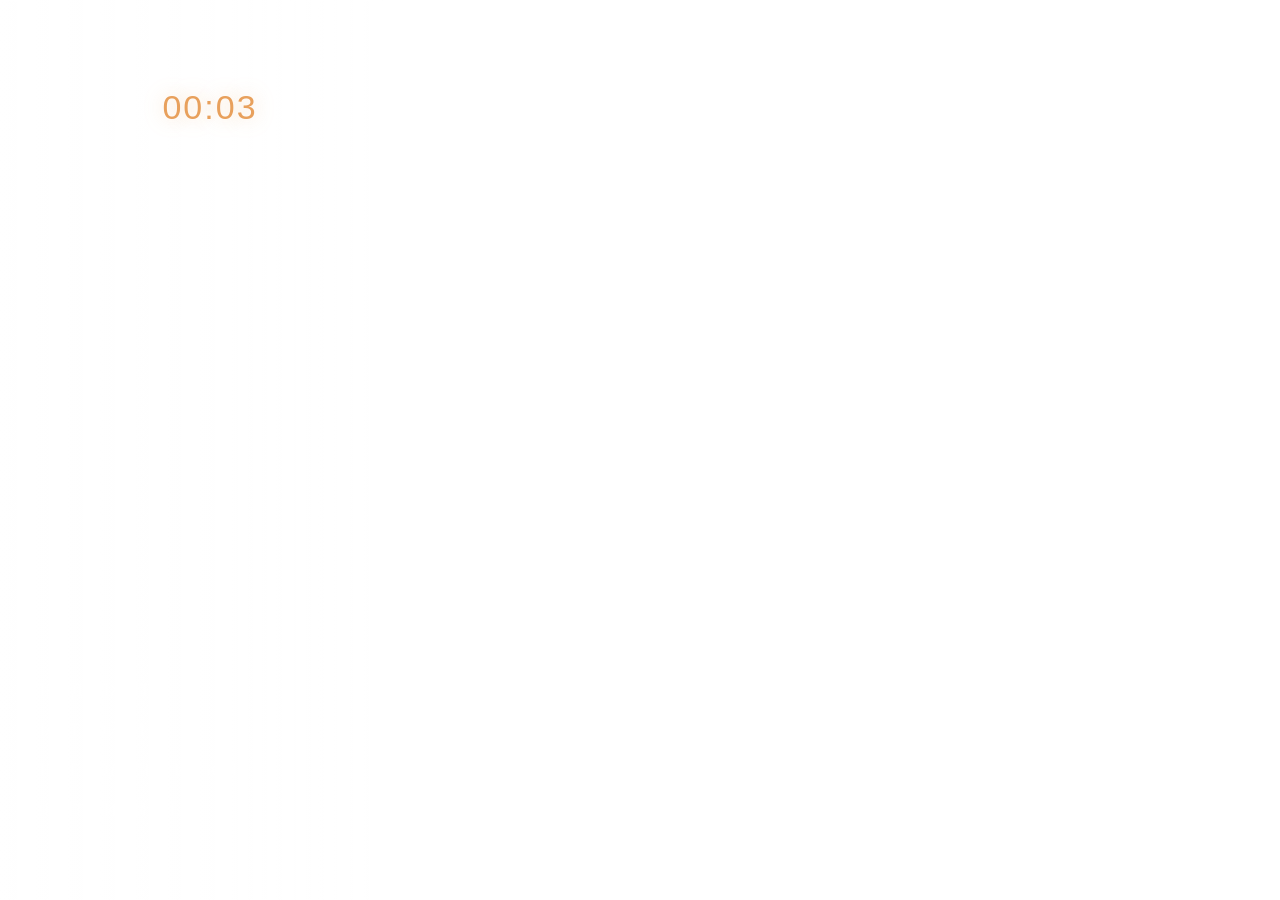
==== esc/index.html @ 389ec481 "Add files via upload" ====
<!doctype html>
<html lang="ru">
<head>
<meta charset="UTF-8">
<meta name="viewport" content="width=device-width, initial-scale=1.0">
<title>ESC Menu</title>
<link rel="stylesheet" href="style.css">
</head>
<body>

<div class="scene">

  <div class="hint" id="hint">ESC — открыть/закрыть меню</div>

  <!-- ===== MAIN ESC MENU ===== -->
  <div class="menu-root" id="mainMenu">
    <div class="glass-panel"></div>

    <div class="afk-wrap">
      <span class="afk-label">Вы в АФК</span>
      <span id="afkClock">00:02</span>
    </div>

    <div class="menu-content">
      <div class="panel">
        <button class="menu-item" id="btnContinue">Продолжить</button>
        <button class="menu-item" id="btnSettings">Настройки</button>
        <button class="menu-item" id="btnReconnect">Переподключиться</button>
        <button class="menu-item danger" id="btnExit">Выйти из игры</button>
      </div>
    </div>
  </div>

  <!-- ===== SETTINGS ===== -->
  <div class="settings-root" id="settingsRoot">
    <div class="settings-card">

      <div class="s-sidebar">
        <div class="s-sidebar-title">Настройки</div>

        <div class="s-tab active" data-pane="graphics">
          <svg viewBox="0 0 24 24" fill="none" stroke="currentColor" stroke-width="1.8"><rect x="3" y="4" width="18" height="14" rx="2"/><path d="M8 20h8M12 18v2"/></svg>
          Графика
        </div>
        <div class="s-tab" data-pane="sound">
          <svg viewBox="0 0 24 24" fill="none" stroke="currentColor" stroke-width="1.8"><path d="M4 9v6h4l5 5V4L8 9H4z"/><path d="M16.5 8.5a5 5 0 010 7"/></svg>
          Звук
        </div>
        <div class="s-tab" data-pane="controls">
          <svg viewBox="0 0 24 24" fill="none" stroke="currentColor" stroke-width="1.8"><rect x="2" y="7" width="20" height="10" rx="3"/><path d="M7 12h.01M10 12h3M16 10v4M18 12h.01"/></svg>
          Управление
        </div>
        <div class="s-tab" data-pane="interface">
          <svg viewBox="0 0 24 24" fill="none" stroke="currentColor" stroke-width="1.8"><rect x="3" y="3" width="18" height="18" rx="2"/><path d="M3 9h18M9 21V9"/></svg>
          Интерфейс
        </div>
        <div class="s-tab" data-pane="account">
          <svg viewBox="0 0 24 24" fill="none" stroke="currentColor" stroke-width="1.8"><circle cx="12" cy="8" r="4"/><path d="M4 20c0-4 4-6 8-6s8 2 8 6"/></svg>
          Аккаунт
        </div>
      </div>

      <div class="s-content">
        <div class="s-header">
          <h2 id="paneTitle">Графика</h2>
          <div class="s-close" id="settingsClose">✕</div>
        </div>

        <!-- GRAPHICS -->
        <div class="pane active" data-pane="graphics">
          <div class="s-section-label">Изображение</div>
          <div class="s-row s-slider-row">
            <div class="s-slider-top"><span class="t" style="font-size:13.5px;color:var(--text-main);font-weight:500;">Дальность прорисовки</span><span class="s-slider-val">320 м</span></div>
            <input type="range" min="100" max="600" value="320" data-key="draw_distance">
          </div>
          <div class="s-row">
            <div class="s-row-label"><span class="t">Тени</span><span class="d">Мягкие тени от объектов</span></div>
            <label class="switch"><input type="checkbox" checked data-key="shadows"><span class="track"></span></label>
          </div>
          <div class="s-row">
            <div class="s-row-label"><span class="t">Вертикальная синхронизация</span><span class="d">Устраняет разрывы кадра</span></div>
            <label class="switch"><input type="checkbox" data-key="vsync"><span class="track"></span></label>
          </div>
          <div class="s-section-label">Качество</div>
          <div class="pill-group" data-key="graphics_quality">
            <div class="pill" data-value="low">Низкое</div>
            <div class="pill" data-value="medium">Среднее</div>
            <div class="pill active" data-value="high">Высокое</div>
            <div class="pill" data-value="ultra">Ультра</div>
          </div>
        </div>

        <!-- SOUND -->
        <div class="pane" data-pane="sound">
          <div class="s-section-label">Громкость</div>
          <div class="s-row s-slider-row">
            <div class="s-slider-top"><span class="t" style="font-size:13.5px;color:var(--text-main);font-weight:500;">Музыка</span><span class="s-slider-val">65%</span></div>
            <input type="range" min="0" max="100" value="65" data-key="volume_music">
          </div>
          <div class="s-row s-slider-row">
            <div class="s-slider-top"><span class="t" style="font-size:13.5px;color:var(--text-main);font-weight:500;">Эффекты</span><span class="s-slider-val">80%</span></div>
            <input type="range" min="0" max="100" value="80" data-key="volume_sfx">
          </div>
          <div class="s-row s-slider-row">
            <div class="s-slider-top"><span class="t" style="font-size:13.5px;color:var(--text-main);font-weight:500;">Голосовой чат</span><span class="s-slider-val">100%</span></div>
            <input type="range" min="0" max="100" value="100" data-key="volume_voice">
          </div>
          <div class="s-row">
            <div class="s-row-label"><span class="t">Звук радио в машине</span><span class="d">Включает проигрыватель SA-MP</span></div>
            <label class="switch"><input type="checkbox" checked data-key="car_radio"><span class="track"></span></label>
          </div>
        </div>

        <!-- CONTROLS -->
        <div class="pane" data-pane="controls">
          <div class="s-section-label">Управление</div>
          <div class="s-row">
            <div class="s-row-label"><span class="t">Чувствительность мыши</span></div>
          </div>
          <div class="s-row s-slider-row">
            <div class="s-slider-top"><span class="t" style="font-size:13.5px;color:var(--text-main);font-weight:500;">Камера</span><span class="s-slider-val">42%</span></div>
            <input type="range" min="0" max="100" value="42" data-key="mouse_sensitivity">
          </div>
          <div class="s-row">
            <div class="s-row-label"><span class="t">Инверсия оси Y</span><span class="d">Для авиасимуляторного режима</span></div>
            <label class="switch"><input type="checkbox" data-key="invert_y"><span class="track"></span></label>
          </div>
          <div class="s-row">
            <div class="s-row-label"><span class="t">Удерживать для бега</span><span class="d">Иначе переключение по Caps Lock</span></div>
            <label class="switch"><input type="checkbox" checked data-key="hold_to_run"><span class="track"></span></label>
          </div>
        </div>

        <!-- INTERFACE -->
        <div class="pane" data-pane="interface">
          <div class="s-section-label">HUD</div>
          <div class="s-row">
            <div class="s-row-label"><span class="t">Показывать мини-карту</span></div>
            <label class="switch"><input type="checkbox" checked data-key="show_minimap"><span class="track"></span></label>
          </div>
          <div class="s-row">
            <div class="s-row-label"><span class="t">Чат на экране</span><span class="d">Авто-скрытие через 8 секунд</span></div>
            <label class="switch"><input type="checkbox" checked data-key="show_chat"><span class="track"></span></label>
          </div>
          <div class="s-section-label">Масштаб интерфейса</div>
          <div class="pill-group" data-key="ui_scale">
            <div class="pill" data-value="90">90%</div>
            <div class="pill active" data-value="100">100%</div>
            <div class="pill" data-value="110">110%</div>
            <div class="pill" data-value="125">125%</div>
          </div>
        </div>

        <!-- ACCOUNT -->
        <div class="pane" data-pane="account">
          <div class="s-section-label">Аккаунт</div>
          <div class="s-row">
            <div class="s-row-label"><span class="t">Привязка Discord</span><span class="d">Не привязан</span></div>
            <div class="btn primary" id="btnLinkDiscord" style="padding:8px 16px;font-size:12px;">Привязать</div>
          </div>
          <div class="s-row">
            <div class="s-row-label"><span class="t">Двухфакторная аутентификация</span><span class="d">Защита входа по email-коду</span></div>
            <label class="switch"><input type="checkbox" data-key="two_factor_auth"><span class="track"></span></label>
          </div>
        </div>

        <div class="s-footer">
          <div class="btn" id="btnBackToMenu">Назад</div>
          <div class="btn primary" id="btnSaveSettings">Сохранить</div>
        </div>
      </div>
    </div>
  </div>

</div>

<script src="script.js"></script>
</body>
</html>
---- esc/style.css ----
:root{
  --accent:#e8a05c;
  --accent-dim: rgba(232,160,92,0.14);
  --accent-line: rgba(232,160,92,0.4);
  --panel-line: rgba(255,255,255,0.10);
  --text-main: rgba(255,255,255,0.92);
  --text-dim: rgba(255,255,255,0.45);
  --text-dimmer: rgba(255,255,255,0.28);
}

*{ box-sizing:border-box; }
html,body{
  margin:0; padding:0; width:100%; height:100%;
  font-family:'Segoe UI', 'Inter', -apple-system, sans-serif;
  background:transparent;
  overflow:hidden;
}

/* .scene — полностью прозрачный контейнер на весь экран.
   Ничего не рисует и не перекрывает игрока: в реальном CEF-оверлее
   под ним сразу видна сама игра, без какой-либо подложки. */
.scene{
  position:relative;
  width:100%; height:100vh;
  background:transparent;
  overflow:hidden;
}

/* ---------- ESC-меню: расположение как у референса ----------
   Прижато к левому краю, во всю высоту экрана. Не плавающая карточка —
   а прозрачный градиент-растяжка слева направо (Liquid Glass без
   цветной заливки: только blur/saturate того, что под ним + затухание
   прозрачности к правому краю, как на скриншоте). */
.menu-root{
  position:absolute;
  top:0; left:0; bottom:0;
  width:420px;
  max-width:38vw;
  display:flex;
  z-index:5;
  pointer-events:none;
}
.menu-root > *{ pointer-events:auto; }

.glass-panel{
  position:absolute; inset:0;
  background:
    linear-gradient(90deg, rgba(255,255,255,0.08) 0%, rgba(255,255,255,0.05) 55%, rgba(255,255,255,0) 100%);
  backdrop-filter: blur(22px) saturate(160%);
  -webkit-backdrop-filter: blur(22px) saturate(160%);
  -webkit-mask-image: linear-gradient(90deg, #000 0%, #000 60%, transparent 100%);
  mask-image: linear-gradient(90deg, #000 0%, #000 60%, transparent 100%);
  box-shadow:
    inset 1px 0 0 rgba(255,255,255,0.12),   /* тонкий блик по левому краю */
    inset 0 1px 0 rgba(255,255,255,0.08);   /* тонкий блик сверху */
  animation: panelIn .4s ease both;
}

@keyframes panelIn{
  from{ opacity:0; transform:translateX(-24px); }
  to{ opacity:1; transform:translateX(0); }
}

/* ---------- AFK: по центру ширины панели, как на референсе ---------- */
.afk-wrap{
  position:absolute;
  top:70px; left:0; right:0;
  z-index:1;
  text-align:center;
  animation:fadeDown .5s ease .05s both;
}
.afk-label{
  display:block;
  font-size:11px;
  letter-spacing:3px;
  color:var(--text-dim);
  font-weight:600;
  text-transform:uppercase;
  margin-bottom:6px;
}
#afkClock{
  display:block;
  font-size:34px;
  font-weight:300;
  color:var(--accent);
  letter-spacing:2px;
  text-shadow:0 0 20px var(--accent-line);
  font-variant-numeric:tabular-nums;
}

/* ---------- Список пунктов меню: по левому краю, в нижней трети ---------- */
.menu-content{
  position:absolute;
  left:32px; bottom:70px;
  z-index:1;
  display:flex;
  flex-direction:column;
  align-items:flex-start;
}

.panel{
  display:flex;
  flex-direction:column;
  align-items:flex-start;
  gap:2px;
  animation:fadeUp .55s ease .08s both;
}
.menu-item{
  position:relative;
  background:none;
  border:none;
  cursor:pointer;
  font-family:inherit;
  color:var(--text-main);
  font-size:17px;
  font-weight:500;
  letter-spacing:1px;
  padding:9px 0;
  text-align:left;
  transition:color .2s ease, letter-spacing .2s ease, padding-left .2s ease;
  text-transform:uppercase;
}
.menu-item:hover{
  color:var(--accent);
  letter-spacing:1.5px;
  padding-left:8px;
}
.menu-item:active{ transform:scale(0.98); }
.menu-item.danger:hover{ color:#ff5c5c; }

@keyframes fadeDown{ from{opacity:0; transform:translateY(-14px);} to{opacity:1; transform:translateY(0);} }
@keyframes fadeUp{ from{opacity:0; transform:translateY(14px);} to{opacity:1; transform:translateY(0);} }
@keyframes fadeIn{ from{opacity:0;} to{opacity:1;} }

/* Панель настроек — такое же плавающее Liquid Glass окно справа,
   просто крупнее по размеру под сайдбар + контент. */
.settings-root{
  position:absolute;
  top:50%; right:5%;
  transform:translateY(-50%);
  width:720px;
  max-width:90vw;
  height:560px;
  max-height:86vh;
  display:none;
  align-items:center; justify-content:center;
  z-index:10;
}
.settings-root.active{ display:flex; }

.settings-card{
  width:100%;
  height:100%;
  border-radius:28px;
  background:
    linear-gradient(160deg, rgba(255,255,255,0.14) 0%, rgba(255,255,255,0.05) 40%, rgba(255,255,255,0.08) 100%);
  backdrop-filter:blur(34px) saturate(180%);
  -webkit-backdrop-filter:blur(34px) saturate(180%);
  box-shadow:
    inset 0 1.5px 0 rgba(255,255,255,0.55),
    inset 0 0 0 1px rgba(255,255,255,0.10),
    inset 0 -20px 40px rgba(255,255,255,0.03),
    0 20px 60px rgba(0,0,0,0.35),
    0 2px 8px rgba(0,0,0,0.2);
  display:flex;
  overflow:hidden;
  animation:panelIn .4s cubic-bezier(.2,.85,.3,1) both;
  position:relative;
}

.s-sidebar{
  width:210px;
  flex-shrink:0;
  border-right:1px solid var(--panel-line);
  padding:22px 0;
  display:flex;
  flex-direction:column;
  gap:2px;
  background:rgba(255,255,255,0.015);
}
.s-sidebar-title{
  font-size:11px;
  letter-spacing:3px;
  color:var(--text-dimmer);
  text-transform:uppercase;
  font-weight:700;
  padding:0 24px 16px;
}
.s-tab{
  display:flex; align-items:center; gap:12px;
  padding:11px 24px;
  font-size:13.5px;
  color:var(--text-dim);
  cursor:pointer;
  border-left:2px solid transparent;
  transition:all .18s ease;
  font-weight:500;
}
.s-tab svg{ width:16px; height:16px; opacity:.7; flex-shrink:0; }
.s-tab:hover{ color:var(--text-main); background:rgba(255,255,255,0.03); }
.s-tab.active{
  color:var(--accent);
  border-left-color:var(--accent);
  background:var(--accent-dim);
}
.s-tab.active svg{ opacity:1; }

.s-content{
  flex:1;
  padding:26px 32px;
  overflow-y:auto;
  display:flex;
  flex-direction:column;
  gap:22px;
}
.s-content::-webkit-scrollbar{ width:6px; }
.s-content::-webkit-scrollbar-thumb{ background:rgba(255,255,255,0.1); border-radius:3px; }

.s-header{
  display:flex; align-items:center; justify-content:space-between;
  margin-bottom:4px;
}
.s-header h2{
  margin:0; font-size:19px; font-weight:600; color:var(--text-main); letter-spacing:0.5px;
}
.s-close{
  width:30px; height:30px;
  border-radius:8px;
  border:1px solid var(--panel-line);
  background:rgba(255,255,255,0.03);
  color:var(--text-dim);
  display:flex; align-items:center; justify-content:center;
  cursor:pointer;
  font-size:16px;
  transition:all .18s ease;
}
.s-close:hover{ background:rgba(255,92,92,0.12); color:#ff5c5c; border-color:rgba(255,92,92,0.3); }

.pane{ display:none; flex-direction:column; gap:20px; animation:fadeIn .25s ease both; }
.pane.active{ display:flex; }

.s-row{
  display:flex; align-items:center; justify-content:space-between;
  padding:14px 16px;
  background:rgba(255,255,255,0.025);
  border:1px solid var(--panel-line);
  border-radius:10px;
}
.s-row-label{ display:flex; flex-direction:column; gap:3px; }
.s-row-label .t{ font-size:13.5px; color:var(--text-main); font-weight:500; }
.s-row-label .d{ font-size:11.5px; color:var(--text-dimmer); }

.switch{ position:relative; width:42px; height:24px; flex-shrink:0; }
.switch input{ display:none; }
.switch .track{
  position:absolute; inset:0;
  background:rgba(255,255,255,0.12);
  border-radius:20px;
  transition:background .2s ease;
  cursor:pointer;
}
.switch .track::after{
  content:"";
  position:absolute; top:3px; left:3px;
  width:18px; height:18px;
  background:#fff;
  border-radius:50%;
  transition:transform .2s ease;
  box-shadow:0 1px 3px rgba(0,0,0,0.3);
}
.switch input:checked + .track{ background:var(--accent); }
.switch input:checked + .track::after{ transform:translateX(18px); }

.s-slider-row{ flex-direction:column; align-items:stretch; gap:10px; }
.s-slider-top{ display:flex; justify-content:space-between; align-items:center; }
.s-slider-val{ color:var(--accent); font-size:13px; font-weight:600; font-family:'Consolas',monospace; }
input[type="range"]{
  -webkit-appearance:none;
  width:100%; height:4px;
  border-radius:4px;
  background:rgba(255,255,255,0.12);
  outline:none;
}
input[type="range"]::-webkit-slider-thumb{
  -webkit-appearance:none;
  width:15px; height:15px;
  border-radius:50%;
  background:var(--accent);
  box-shadow:0 0 8px var(--accent-line);
  cursor:pointer;
  border:2px solid #0e1211;
}

.pill-group{ display:flex; gap:8px; flex-wrap:wrap; }
.pill{
  padding:8px 16px;
  border-radius:8px;
  border:1px solid var(--panel-line);
  background:rgba(255,255,255,0.02);
  color:var(--text-dim);
  font-size:12.5px;
  cursor:pointer;
  transition:all .18s ease;
  font-weight:500;
}
.pill:hover{ color:var(--text-main); border-color:rgba(255,255,255,0.2); }
.pill.active{
  background:var(--accent-dim);
  border-color:var(--accent-line);
  color:var(--accent);
}

.s-section-label{
  font-size:11px; letter-spacing:2px; text-transform:uppercase;
  color:var(--text-dimmer); font-weight:700;
  margin-bottom:-6px;
}

.s-footer{
  display:flex; justify-content:flex-end; gap:10px;
  padding-top:6px; margin-top:auto;
}
.btn{
  padding:10px 22px;
  border-radius:9px;
  font-size:13px; font-weight:600;
  cursor:pointer;
  border:1px solid var(--panel-line);
  background:rgba(255,255,255,0.03);
  color:var(--text-dim);
  transition:all .18s ease;
}
.btn:hover{ background:rgba(255,255,255,0.07); color:var(--text-main); }
.btn.primary{
  background:var(--accent);
  border-color:var(--accent);
  color:#07140f;
}
.btn.primary:hover{ filter:brightness(1.1); box-shadow:0 0 18px var(--accent-line); }

.hint{
  display:none;
  position:absolute;
  top:18px; left:50%; transform:translateX(-50%);
  font-size:11.5px; color:var(--text-dimmer);
  letter-spacing:0.5px; z-index:20;
  background:rgba(0,0,0,0.3);
  padding:6px 14px; border-radius:8px;
}
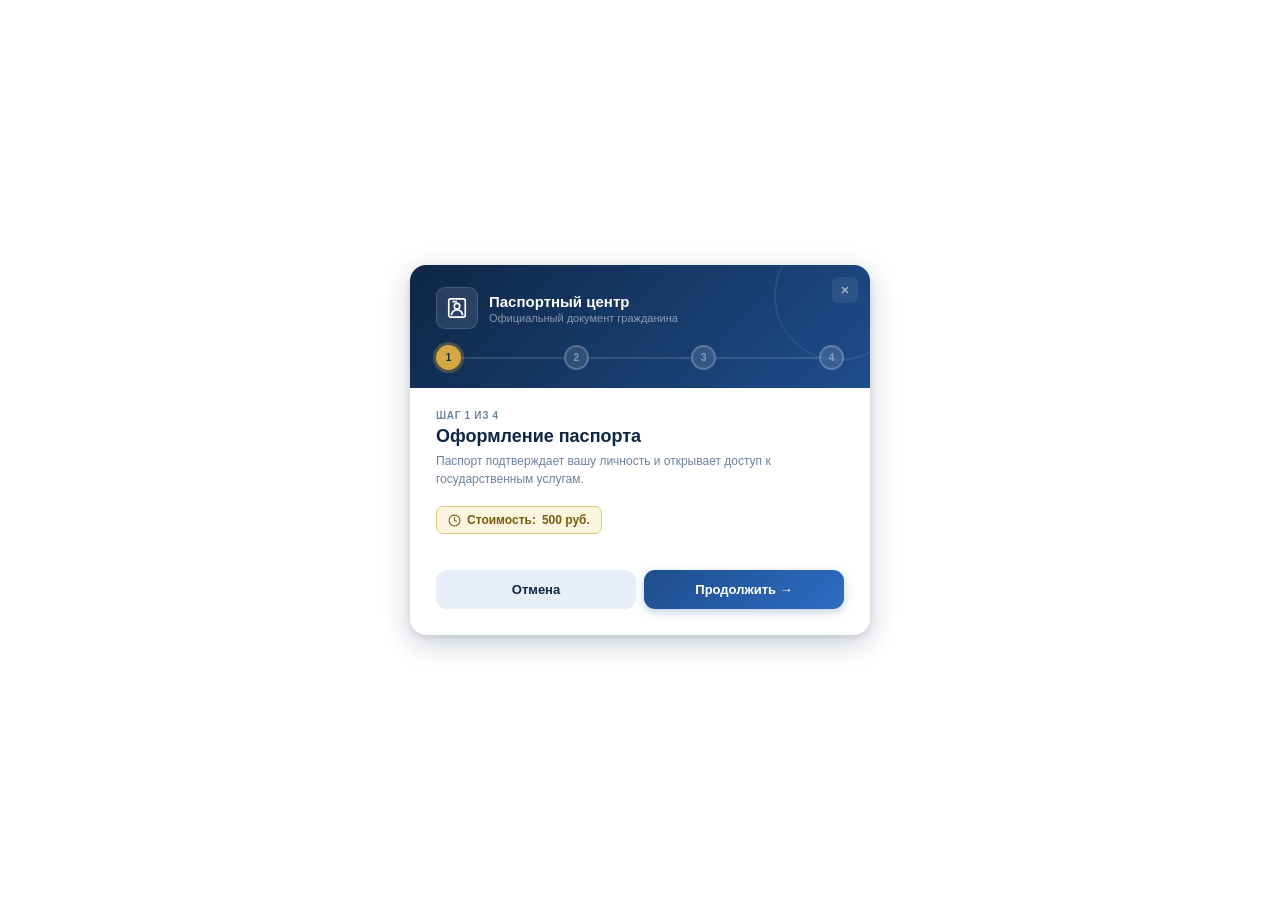
==== commit 95cd949e: "Add files via upload" ====
--- a/esc/index.html
+++ b/esc/index.html
@@ -1,179 +1,631 @@
-<!doctype html>
+<!DOCTYPE html>
 <html lang="ru">
 <head>
 <meta charset="UTF-8">
 <meta name="viewport" content="width=device-width, initial-scale=1.0">
-<title>ESC Menu</title>
-<link rel="stylesheet" href="style.css">
+<title>Государственный паспорт</title>
+<style>
+*, *::before, *::after { box-sizing: border-box; margin: 0; padding: 0; }
+
+:root {
+  --navy:   #0f2645;
+  --blue:   #1e4d8c;
+  --mid:    #2e6dc4;
+  --accent: #d4a843;
+  --muted:  #6b82a0;
+  --error:  #c0392b;
+  --border: #c2d0e3;
+  --r:      11px;
+}
+
+html, body {
+  width: 100%; height: 100%;
+  font-family: -apple-system, 'Segoe UI', Arial, sans-serif;
+  background: transparent;
+  overflow: hidden;
+  user-select: none;
+  -webkit-font-smoothing: antialiased;
+}
+
+/* ── Overlay ── */
+#overlay {
+  position: fixed; inset: 0;
+  background: transparent;
+  display: flex; align-items: center; justify-content: center;
+}
+@keyframes fadeIn { from{opacity:0} to{opacity:1} }
+#overlay { animation: fadeIn 200ms ease both; }
+
+/* ── Card ── */
+@keyframes cardIn {
+  from { opacity:0; transform:translateY(16px) scale(.98); }
+  to   { opacity:1; transform:translateY(0)    scale(1);   }
+}
+.card {
+  background: #fff;
+  border-radius: 16px;
+  box-shadow: 0 8px 28px rgba(15,38,69,.24), 0 2px 6px rgba(15,38,69,.1);
+  width: 460px;
+  max-width: calc(100vw - 20px);
+  overflow: hidden;
+  animation: cardIn 240ms cubic-bezier(.22,.68,0,1.1) both;
+  will-change: transform;
+}
+
+/* ── Header ── */
+.hd {
+  background: linear-gradient(135deg, #0f2645 0%, #1e4d8c 100%);
+  padding: 22px 26px 18px;
+  position: relative; overflow: hidden;
+}
+.hd::before {
+  content:''; position:absolute; top:-34px; right:-34px;
+  width:130px; height:130px;
+  border:2px solid rgba(255,255,255,.07); border-radius:50%;
+  pointer-events:none;
+}
+.hd-top {
+  display:flex; align-items:center; gap:11px;
+  margin-bottom:16px;
+}
+.hd-icon {
+  width:42px; height:42px; border-radius:9px;
+  background:rgba(255,255,255,.1);
+  border:1px solid rgba(255,255,255,.14);
+  display:flex; align-items:center; justify-content:center;
+  flex-shrink:0;
+}
+.hd-icon svg { width:22px; height:22px; }
+.hd-text h2  { font-size:15px; font-weight:700; color:#fff; }
+.hd-text p   { font-size:11px; color:rgba(255,255,255,.5); margin-top:2px; }
+
+.x-btn {
+  position:absolute; top:12px; right:12px;
+  width:26px; height:26px;
+  background:rgba(255,255,255,.08); border:none; border-radius:6px;
+  color:rgba(255,255,255,.6); cursor:pointer;
+  display:flex; align-items:center; justify-content:center;
+  transition:background 130ms;
+}
+.x-btn:hover { background:rgba(255,255,255,.18); color:#fff; }
+
+/* ── Progress ── */
+.prog { display:flex; align-items:center; }
+.dot {
+  width:25px; height:25px; border-radius:50%;
+  background:rgba(255,255,255,.12);
+  border:2px solid rgba(255,255,255,.2);
+  display:flex; align-items:center; justify-content:center;
+  font-size:10px; font-weight:700; color:rgba(255,255,255,.4);
+  flex-shrink:0; position:relative; z-index:1;
+  transition:background 200ms, border-color 200ms, color 200ms;
+}
+.dot.active {
+  background:var(--accent); border-color:var(--accent);
+  color:#0f2645; box-shadow:0 0 0 3px rgba(212,168,67,.28);
+}
+.dot.done {
+  background:rgba(255,255,255,.8); border-color:rgba(255,255,255,.8);
+  color:var(--blue);
+}
+.dot.done::after { content:'✓'; font-size:11px; }
+.dot.done span   { display:none; }
+.line {
+  flex:1; height:2px;
+  background:rgba(255,255,255,.13); overflow:hidden;
+}
+.line-fill {
+  height:100%; background:rgba(255,255,255,.5);
+  width:0%;
+  /* width-transition — не GPU, но разумная длина и нечастая смена */
+  transition:width 260ms ease;
+}
+
+/* ── Body ── */
+.body { padding:22px 26px 26px; }
+
+/*
+  НАДЁЖНЫЙ ПОДХОД ДЛЯ СТАРОГО CEF/CHROMIUM:
+  display:none / display:block — гарантирует что невидимые шаги
+  реально не существуют в layout. Плавность — через @keyframes
+  на animation, которая стартует при добавлении класса .vis.
+*/
+@keyframes stepIn {
+  from { opacity:0; transform:translateX(14px); }
+  to   { opacity:1; transform:translateX(0); }
+}
+.step { display:none; }
+.step.vis {
+  display:block;
+  animation: stepIn 180ms ease both;
+  /* will-change подсказывает браузеру заранее создать слой */
+  will-change: opacity, transform;
+}
+
+.lbl {
+  font-size:10px; font-weight:700;
+  text-transform:uppercase; letter-spacing:.07em;
+  color:var(--muted); margin-bottom:5px;
+}
+.ttl {
+  font-size:18px; font-weight:700;
+  color:var(--navy); margin-bottom:5px;
+}
+.dsc {
+  font-size:12px; color:var(--muted);
+  line-height:1.5; margin-bottom:18px;
+}
+
+/* ── Badge ── */
+.badge {
+  display:inline-flex; align-items:center; gap:6px;
+  background:#fdf5e0; border:1px solid #e3c87a;
+  border-radius:7px; padding:6px 11px;
+  font-size:12px; font-weight:700; color:#7a5c10;
+  margin-bottom:18px;
+}
+
+/* ── Gender ── */
+.g-grid { display:grid; grid-template-columns:1fr 1fr; gap:9px; margin-bottom:18px; }
+.g-opt {
+  border:2px solid var(--border); border-radius:var(--r);
+  padding:13px 8px; cursor:pointer;
+  display:flex; flex-direction:column; align-items:center; gap:7px;
+  background:#f5f8fd;
+  transition:border-color 130ms, background 130ms;
+}
+.g-opt:hover    { border-color:var(--mid); background:#eaf2fb; }
+.g-opt.sel      { border-color:var(--mid); background:#e4eefa; }
+.g-ico          { font-size:24px; line-height:1; }
+.g-lbl          { font-size:12px; font-weight:700; color:var(--navy); }
+
+/* ── Input ── */
+.f-lbl {
+  display:block; font-size:10px; font-weight:700;
+  color:var(--muted); margin-bottom:6px;
+  text-transform:uppercase; letter-spacing:.05em;
+}
+input[type=number] {
+  width:100%; padding:11px 13px;
+  border:2px solid var(--border); border-radius:var(--r);
+  font-size:14px; font-weight:500; color:var(--navy);
+  background:#f5f8fd; outline:none; font-family:inherit;
+  transition:border-color 130ms, background 130ms;
+  -moz-appearance:textfield;
+}
+input[type=number]::-webkit-inner-spin-button,
+input[type=number]::-webkit-outer-spin-button { -webkit-appearance:none; }
+input:focus { border-color:var(--mid); background:#fff; }
+input.err   { border-color:var(--error); }
+.f-hint  { font-size:11px; color:var(--muted); margin-top:4px; }
+.f-err   { font-size:11px; color:var(--error); margin-top:4px; display:none; }
+.f-err.show { display:block; }
+
+/* ── Cities ── */
+.c-list { display:flex; flex-direction:column; gap:6px; margin-bottom:18px; }
+.c-opt {
+  border:2px solid var(--border); border-radius:var(--r);
+  padding:10px 13px; cursor:pointer;
+  display:flex; align-items:center; gap:10px;
+  background:#f5f8fd;
+  transition:border-color 130ms, background 130ms;
+}
+.c-opt:hover  { border-color:var(--mid); background:#eaf2fb; }
+.c-opt.sel    { border-color:var(--mid); background:#e4eefa; }
+.c-radio {
+  width:16px; height:16px; border-radius:50%;
+  border:2px solid var(--border);
+  display:flex; align-items:center; justify-content:center;
+  flex-shrink:0; transition:border-color 130ms;
+}
+.c-opt.sel .c-radio { border-color:var(--mid); }
+.c-radio::after {
+  content:''; width:6px; height:6px; border-radius:50%;
+  background:var(--mid);
+  transform:scale(0); transition:transform 120ms ease;
+}
+.c-opt.sel .c-radio::after { transform:scale(1); }
+.c-nm { font-size:13px; font-weight:600; color:var(--navy); }
+
+/* ── Confirm ── */
+.cf-list {
+  background:#f1f6ff; border:1px solid var(--border);
+  border-radius:var(--r); overflow:hidden; margin-bottom:18px;
+}
+.cf-row {
+  display:flex; justify-content:space-between; align-items:center;
+  padding:10px 13px; border-bottom:1px solid var(--border);
+  font-size:13px;
+}
+.cf-row:last-child { border-bottom:none; }
+.cf-k { color:var(--muted); font-size:12px; }
+.cf-v { color:var(--navy);  font-weight:700; }
+
+/* ── Success ── */
+.suc { text-align:center; padding:6px 0; }
+@keyframes popIn {
+  from { transform:scale(.2); opacity:0; }
+  to   { transform:scale(1);  opacity:1; }
+}
+.suc-icon {
+  width:64px; height:64px; border-radius:50%;
+  background:linear-gradient(135deg,#1a7a4a,#27ae60);
+  margin:0 auto 14px;
+  display:flex; align-items:center; justify-content:center;
+  box-shadow:0 5px 18px rgba(26,122,74,.3);
+  animation:popIn 300ms cubic-bezier(.34,1.56,.64,1) both;
+  will-change:transform;
+}
+.suc-icon svg  { width:30px; height:30px; color:#fff; }
+.suc-title     { font-size:19px; font-weight:700; color:var(--navy); margin-bottom:6px; }
+.suc-desc      { font-size:12px; color:var(--muted); line-height:1.55; }
+
+/* ── Buttons ── */
+.btn-row { display:flex; gap:8px; margin-top:18px; }
+.btn {
+  flex:1; padding:12px; border:none; border-radius:var(--r);
+  font-size:13px; font-weight:700; cursor:pointer; font-family:inherit;
+  transition:opacity 120ms, transform 100ms;
+  will-change:transform;
+}
+.btn:active  { transform:scale(.97); }
+.btn-p {
+  background:linear-gradient(135deg,#1e4d8c,#2e6dc4);
+  color:#fff; box-shadow:0 3px 10px rgba(30,77,140,.28);
+}
+.btn-p:hover { opacity:.9; }
+.btn-s { background:#e8eef8; color:var(--navy); }
+.btn-s:hover { background:#dae3f2; }
+.btn-ok {
+  background:linear-gradient(135deg,#1a7a4a,#27ae60);
+  color:#fff; flex:1; box-shadow:0 3px 10px rgba(26,122,74,.26);
+}
+.btn-ok:hover { opacity:.9; }
+</style>
 </head>
 <body>
 
-<div class="scene">
-
-  <div class="hint" id="hint">ESC — открыть/закрыть меню</div>
-
-  <!-- ===== MAIN ESC MENU ===== -->
-  <div class="menu-root" id="mainMenu">
-    <div class="glass-panel"></div>
-
-    <div class="afk-wrap">
-      <span class="afk-label">Вы в АФК</span>
-      <span id="afkClock">00:02</span>
-    </div>
-
-    <div class="menu-content">
-      <div class="panel">
-        <button class="menu-item" id="btnContinue">Продолжить</button>
-        <button class="menu-item" id="btnSettings">Настройки</button>
-        <button class="menu-item" id="btnReconnect">Переподключиться</button>
-        <button class="menu-item danger" id="btnExit">Выйти из игры</button>
-      </div>
+<div id="overlay">
+ <div class="card">
+
+  <!-- Header -->
+  <div class="hd">
+    <button class="x-btn" onclick="closePanel()">
+      <svg width="12" height="12" fill="none" stroke="currentColor" stroke-width="2.5" viewBox="0 0 24 24">
+        <path d="M18 6L6 18M6 6l12 12"/>
+      </svg>
+    </button>
+    <div class="hd-top">
+      <div class="hd-icon">
+        <svg fill="none" stroke="white" stroke-width="1.8" viewBox="0 0 24 24">
+          <rect x="3" y="2" width="18" height="20" rx="2"/>
+          <circle cx="12" cy="10" r="3"/>
+          <path d="M6 20c0-3.3 2.7-6 6-6s6 2.7 6 6"/>
+          <line x1="7" y1="5" x2="12" y2="5"/>
+        </svg>
+      </div>
+      <div class="hd-text">
+        <h2>Паспортный центр</h2>
+        <p>Официальный документ гражданина</p>
+      </div>
+    </div>
+    <div class="prog">
+      <div class="dot active" id="dot1"><span>1</span></div>
+      <div class="line"><div class="line-fill" id="fill1"></div></div>
+      <div class="dot" id="dot2"><span>2</span></div>
+      <div class="line"><div class="line-fill" id="fill2"></div></div>
+      <div class="dot" id="dot3"><span>3</span></div>
+      <div class="line"><div class="line-fill" id="fill3"></div></div>
+      <div class="dot" id="dot4"><span>4</span></div>
     </div>
   </div>
 
-  <!-- ===== SETTINGS ===== -->
-  <div class="settings-root" id="settingsRoot">
-    <div class="settings-card">
-
-      <div class="s-sidebar">
-        <div class="s-sidebar-title">Настройки</div>
-
-        <div class="s-tab active" data-pane="graphics">
-          <svg viewBox="0 0 24 24" fill="none" stroke="currentColor" stroke-width="1.8"><rect x="3" y="4" width="18" height="14" rx="2"/><path d="M8 20h8M12 18v2"/></svg>
-          Графика
+  <!-- Body -->
+  <div class="body">
+
+    <!-- S1 -->
+    <div class="step vis" id="s1">
+      <div class="lbl">Шаг 1 из 4</div>
+      <div class="ttl">Оформление паспорта</div>
+      <div class="dsc">Паспорт подтверждает вашу личность и открывает доступ к государственным услугам.</div>
+      <div class="badge">
+        <svg width="13" height="13" fill="none" stroke="currentColor" stroke-width="2" viewBox="0 0 24 24">
+          <circle cx="12" cy="12" r="10"/><path d="M12 6v6l4 2"/>
+        </svg>
+        Стоимость: <strong>500 руб.</strong>
+      </div>
+      <div class="btn-row">
+        <button class="btn btn-s" onclick="closePanel()">Отмена</button>
+        <button class="btn btn-p" onclick="go(2)">Продолжить →</button>
+      </div>
+    </div>
+
+    <!-- S2 -->
+    <div class="step" id="s2">
+      <div class="lbl">Шаг 2 из 4</div>
+      <div class="ttl">Укажите пол</div>
+      <div class="dsc">Выберите пол для внесения в паспортные данные.</div>
+      <div class="g-grid">
+        <div class="g-opt sel" id="gM" onclick="pickGender(0)">
+          <span class="g-ico">👨</span>
+          <span class="g-lbl">Мужской</span>
         </div>
-        <div class="s-tab" data-pane="sound">
-          <svg viewBox="0 0 24 24" fill="none" stroke="currentColor" stroke-width="1.8"><path d="M4 9v6h4l5 5V4L8 9H4z"/><path d="M16.5 8.5a5 5 0 010 7"/></svg>
-          Звук
+        <div class="g-opt" id="gF" onclick="pickGender(1)">
+          <span class="g-ico">👩</span>
+          <span class="g-lbl">Женский</span>
         </div>
-        <div class="s-tab" data-pane="controls">
-          <svg viewBox="0 0 24 24" fill="none" stroke="currentColor" stroke-width="1.8"><rect x="2" y="7" width="20" height="10" rx="3"/><path d="M7 12h.01M10 12h3M16 10v4M18 12h.01"/></svg>
-          Управление
+      </div>
+      <div class="btn-row">
+        <button class="btn btn-s" onclick="go(1)">← Назад</button>
+        <button class="btn btn-p" onclick="go(3)">Далее →</button>
+      </div>
+    </div>
+
+    <!-- S3 -->
+    <div class="step" id="s3">
+      <div class="lbl">Шаг 3 из 4</div>
+      <div class="ttl">Возраст</div>
+      <div class="dsc">Введите возраст. Паспорт выдаётся с 16 лет.</div>
+      <label class="f-lbl" for="ageIn">Возраст (лет)</label>
+      <input type="number" id="ageIn" min="16" max="99" placeholder="например, 24" oninput="clearE()">
+      <div class="f-hint">От 16 до 99 лет</div>
+      <div class="f-err" id="ageErr">Введите корректный возраст (16–99 лет)</div>
+      <div class="btn-row">
+        <button class="btn btn-s" onclick="go(2)">← Назад</button>
+        <button class="btn btn-p" onclick="checkAge()">Далее →</button>
+      </div>
+    </div>
+
+    <!-- S4 -->
+    <div class="step" id="s4">
+      <div class="lbl">Шаг 4 из 4</div>
+      <div class="ttl">Город рождения</div>
+      <div class="dsc">Выберите город для указания в паспорте.</div>
+      <div class="c-list">
+        <div class="c-opt sel" id="c0" onclick="pickCity(0)"><div class="c-radio"></div><span class="c-nm">Арзамас</span></div>
+        <div class="c-opt"     id="c1" onclick="pickCity(1)"><div class="c-radio"></div><span class="c-nm">пгт. Батырево</span></div>
+        <div class="c-opt"     id="c2" onclick="pickCity(2)"><div class="c-radio"></div><span class="c-nm">Лыткарено</span></div>
+        <div class="c-opt"     id="c3" onclick="pickCity(3)"><div class="c-radio"></div><span class="c-nm">Южный берег</span></div>
+        <div class="c-opt"     id="c4" onclick="pickCity(4)"><div class="c-radio"></div><span class="c-nm">🇺🇸 Я из США</span></div>
+      </div>
+      <div class="btn-row">
+        <button class="btn btn-s" onclick="go(3)">← Назад</button>
+        <button class="btn btn-p" onclick="showConfirm()">Подтвердить →</button>
+      </div>
+    </div>
+
+    <!-- Confirm -->
+    <div class="step" id="sC">
+      <div class="lbl">Проверьте данные</div>
+      <div class="ttl">Всё верно?</div>
+      <div class="dsc">После подтверждения паспорт будет выдан, средства спишутся.</div>
+      <div id="cfErr" style="display:none; margin-bottom:14px; padding:10px 14px; border-radius:8px; background:#fdecea; border:1px solid var(--error); color:var(--error); font-size:14px; font-weight:600;"></div>
+      <div class="cf-list">
+        <div class="cf-row"><span class="cf-k">Имя</span>    <span class="cf-v" id="cfN">—</span></div>
+        <div class="cf-row"><span class="cf-k">Пол</span>    <span class="cf-v" id="cfG">—</span></div>
+        <div class="cf-row"><span class="cf-k">Возраст</span><span class="cf-v" id="cfA">—</span></div>
+        <div class="cf-row"><span class="cf-k">Город</span>  <span class="cf-v" id="cfC">—</span></div>
+        <div class="cf-row">
+          <span class="cf-k">Стоимость</span>
+          <span class="cf-v" style="color:var(--accent)">500 руб.</span>
         </div>
-        <div class="s-tab" data-pane="interface">
-          <svg viewBox="0 0 24 24" fill="none" stroke="currentColor" stroke-width="1.8"><rect x="3" y="3" width="18" height="18" rx="2"/><path d="M3 9h18M9 21V9"/></svg>
-          Интерфейс
+      </div>
+      <div class="btn-row">
+        <button class="btn btn-s" onclick="go(4)">← Изменить</button>
+        <button class="btn btn-p" onclick="issue()">Оформить паспорт</button>
+      </div>
+    </div>
+
+    <!-- Success -->
+    <div class="step" id="sS">
+      <div class="suc">
+        <div class="suc-icon">
+          <svg fill="none" stroke="currentColor" stroke-width="2.5" viewBox="0 0 24 24">
+            <polyline points="20 6 9 17 4 12"/>
+          </svg>
         </div>
-        <div class="s-tab" data-pane="account">
-          <svg viewBox="0 0 24 24" fill="none" stroke="currentColor" stroke-width="1.8"><circle cx="12" cy="8" r="4"/><path d="M4 20c0-4 4-6 8-6s8 2 8 6"/></svg>
-          Аккаунт
-        </div>
-      </div>
-
-      <div class="s-content">
-        <div class="s-header">
-          <h2 id="paneTitle">Графика</h2>
-          <div class="s-close" id="settingsClose">✕</div>
-        </div>
-
-        <!-- GRAPHICS -->
-        <div class="pane active" data-pane="graphics">
-          <div class="s-section-label">Изображение</div>
-          <div class="s-row s-slider-row">
-            <div class="s-slider-top"><span class="t" style="font-size:13.5px;color:var(--text-main);font-weight:500;">Дальность прорисовки</span><span class="s-slider-val">320 м</span></div>
-            <input type="range" min="100" max="600" value="320" data-key="draw_distance">
-          </div>
-          <div class="s-row">
-            <div class="s-row-label"><span class="t">Тени</span><span class="d">Мягкие тени от объектов</span></div>
-            <label class="switch"><input type="checkbox" checked data-key="shadows"><span class="track"></span></label>
-          </div>
-          <div class="s-row">
-            <div class="s-row-label"><span class="t">Вертикальная синхронизация</span><span class="d">Устраняет разрывы кадра</span></div>
-            <label class="switch"><input type="checkbox" data-key="vsync"><span class="track"></span></label>
-          </div>
-          <div class="s-section-label">Качество</div>
-          <div class="pill-group" data-key="graphics_quality">
-            <div class="pill" data-value="low">Низкое</div>
-            <div class="pill" data-value="medium">Среднее</div>
-            <div class="pill active" data-value="high">Высокое</div>
-            <div class="pill" data-value="ultra">Ультра</div>
-          </div>
-        </div>
-
-        <!-- SOUND -->
-        <div class="pane" data-pane="sound">
-          <div class="s-section-label">Громкость</div>
-          <div class="s-row s-slider-row">
-            <div class="s-slider-top"><span class="t" style="font-size:13.5px;color:var(--text-main);font-weight:500;">Музыка</span><span class="s-slider-val">65%</span></div>
-            <input type="range" min="0" max="100" value="65" data-key="volume_music">
-          </div>
-          <div class="s-row s-slider-row">
-            <div class="s-slider-top"><span class="t" style="font-size:13.5px;color:var(--text-main);font-weight:500;">Эффекты</span><span class="s-slider-val">80%</span></div>
-            <input type="range" min="0" max="100" value="80" data-key="volume_sfx">
-          </div>
-          <div class="s-row s-slider-row">
-            <div class="s-slider-top"><span class="t" style="font-size:13.5px;color:var(--text-main);font-weight:500;">Голосовой чат</span><span class="s-slider-val">100%</span></div>
-            <input type="range" min="0" max="100" value="100" data-key="volume_voice">
-          </div>
-          <div class="s-row">
-            <div class="s-row-label"><span class="t">Звук радио в машине</span><span class="d">Включает проигрыватель SA-MP</span></div>
-            <label class="switch"><input type="checkbox" checked data-key="car_radio"><span class="track"></span></label>
-          </div>
-        </div>
-
-        <!-- CONTROLS -->
-        <div class="pane" data-pane="controls">
-          <div class="s-section-label">Управление</div>
-          <div class="s-row">
-            <div class="s-row-label"><span class="t">Чувствительность мыши</span></div>
-          </div>
-          <div class="s-row s-slider-row">
-            <div class="s-slider-top"><span class="t" style="font-size:13.5px;color:var(--text-main);font-weight:500;">Камера</span><span class="s-slider-val">42%</span></div>
-            <input type="range" min="0" max="100" value="42" data-key="mouse_sensitivity">
-          </div>
-          <div class="s-row">
-            <div class="s-row-label"><span class="t">Инверсия оси Y</span><span class="d">Для авиасимуляторного режима</span></div>
-            <label class="switch"><input type="checkbox" data-key="invert_y"><span class="track"></span></label>
-          </div>
-          <div class="s-row">
-            <div class="s-row-label"><span class="t">Удерживать для бега</span><span class="d">Иначе переключение по Caps Lock</span></div>
-            <label class="switch"><input type="checkbox" checked data-key="hold_to_run"><span class="track"></span></label>
-          </div>
-        </div>
-
-        <!-- INTERFACE -->
-        <div class="pane" data-pane="interface">
-          <div class="s-section-label">HUD</div>
-          <div class="s-row">
-            <div class="s-row-label"><span class="t">Показывать мини-карту</span></div>
-            <label class="switch"><input type="checkbox" checked data-key="show_minimap"><span class="track"></span></label>
-          </div>
-          <div class="s-row">
-            <div class="s-row-label"><span class="t">Чат на экране</span><span class="d">Авто-скрытие через 8 секунд</span></div>
-            <label class="switch"><input type="checkbox" checked data-key="show_chat"><span class="track"></span></label>
-          </div>
-          <div class="s-section-label">Масштаб интерфейса</div>
-          <div class="pill-group" data-key="ui_scale">
-            <div class="pill" data-value="90">90%</div>
-            <div class="pill active" data-value="100">100%</div>
-            <div class="pill" data-value="110">110%</div>
-            <div class="pill" data-value="125">125%</div>
-          </div>
-        </div>
-
-        <!-- ACCOUNT -->
-        <div class="pane" data-pane="account">
-          <div class="s-section-label">Аккаунт</div>
-          <div class="s-row">
-            <div class="s-row-label"><span class="t">Привязка Discord</span><span class="d">Не привязан</span></div>
-            <div class="btn primary" id="btnLinkDiscord" style="padding:8px 16px;font-size:12px;">Привязать</div>
-          </div>
-          <div class="s-row">
-            <div class="s-row-label"><span class="t">Двухфакторная аутентификация</span><span class="d">Защита входа по email-коду</span></div>
-            <label class="switch"><input type="checkbox" data-key="two_factor_auth"><span class="track"></span></label>
-          </div>
-        </div>
-
-        <div class="s-footer">
-          <div class="btn" id="btnBackToMenu">Назад</div>
-          <div class="btn primary" id="btnSaveSettings">Сохранить</div>
-        </div>
-      </div>
-    </div>
-  </div>
-
-</div>
-
-<script src="script.js"></script>
+        <div class="suc-title">Паспорт выдан!</div>
+        <div class="suc-desc">Документ оформлен и внесён в реестр граждан.<br>Добро пожаловать!</div>
+      </div>
+      <div class="btn-row" style="margin-top:20px">
+        <button class="btn btn-ok" onclick="closePanel()">Отлично, спасибо!</button>
+      </div>
+    </div>
+
+  </div><!-- /body -->
+ </div><!-- /card -->
+</div><!-- /overlay -->
+
+<script>
+'use strict';
+
+// ── State ────────────────────────────────
+const ST = { gender:0, age:0, city:0, name:'Игрок' };
+const CITIES  = ['Арзамас','пгт. Батырево','Лыткарено','Южный берег','Я из США'];
+const GENDERS = ['Мужской','Женский'];
+
+// DOM-кэш
+const $ = id => document.getElementById(id);
+const STEPS = ['s1','s2','s3','s4','sC','sS'];
+
+// ── Навигация ────────────────────────────
+// Текущий шаг
+let cur = 's1';
+
+function showStep(id) {
+  // Скрываем текущий — просто убираем vis
+  const old = $(cur);
+  if (old) old.className = 'step';   // display:none
+
+  // Показываем новый — добавляем vis, animation сработает сама
+  const next = $(id);
+  if (!next) return;
+  next.className = 'step vis';        // display:block + @keyframes stepIn
+  cur = id;
+}
+
+// Маппинг числа → id шага
+function go(n) {
+  const map = {1:'s1',2:'s2',3:'s3',4:'s4'};
+  if (map[n]) {
+    showStep(map[n]);
+    updProg(n);
+  }
+}
+
+// ── Progress ─────────────────────────────
+function updProg(n) {
+  for (let i = 1; i <= 4; i++) {
+    const d = $('dot'+i);
+    d.className = 'dot';
+    if (i < n)  d.classList.add('done');
+    if (i === n) d.classList.add('active');
+  }
+  for (let i = 1; i <= 3; i++) {
+    $('fill'+i).style.width = (i < n ? '100' : '0') + '%';
+  }
+}
+
+// ── Confirm ──────────────────────────────
+function showConfirm() {
+  $('cfN').textContent = ST.name;
+  $('cfG').textContent = GENDERS[ST.gender];
+  $('cfA').textContent = ST.age + ' лет';
+  $('cfC').textContent = CITIES[ST.city];
+  showStep('sC');
+  updProg(4);
+}
+
+// ── Gender ───────────────────────────────
+function pickGender(g) {
+  ST.gender = g;
+  $('gM').className = 'g-opt' + (g===0?' sel':'');
+  $('gF').className = 'g-opt' + (g===1?' sel':'');
+}
+
+// ── Age ──────────────────────────────────
+function checkAge() {
+  const v = parseInt($('ageIn').value, 10);
+  if (isNaN(v) || v < 16 || v > 99) {
+    $('ageIn').classList.add('err');
+    $('ageErr').classList.add('show');
+    return;
+  }
+  ST.age = v;
+  go(4);
+}
+function clearE() {
+  $('ageIn').classList.remove('err');
+  $('ageErr').classList.remove('show');
+}
+
+// ── City ─────────────────────────────────
+function pickCity(i) {
+  ST.city = i;
+  for (let k = 0; k < 5; k++)
+    $('c'+k).className = 'c-opt' + (k===i?' sel':'');
+}
+
+// ── Issue ────────────────────────────────
+function issue() {
+  console.log('[Passport][DEBUG] issue() called, typeof cef =', typeof cef);
+  var err = $('cfErr');
+  if (err) { err.style.display = 'none'; err.textContent = ''; }
+  if (typeof cef !== 'undefined') {
+    // Блокируем кнопку, чтобы не отправить дважды
+    const btn = document.querySelector('#sC .btn-p');
+    if (btn) { btn.disabled = true; btn.textContent = 'Оформляем...'; }
+
+    var payload = JSON.stringify({ gender: ST.gender, age: ST.age, city: ST.city });
+    console.log('[Passport][DEBUG] emitting passport_request with payload:', payload);
+    cef.emit('passport_request', payload);
+    // Экран успеха покажет cef.on('passport_issued', ...)
+    // Ошибку покажет cef.on('passport_error', ...) и вернёт на подтверждение
+  } else {
+    // Режим отладки без CEF — сразу показываем успех
+    console.log('[Passport] debug issue:', ST);
+    showStep('sS');
+    for (let i=1;i<=4;i++) { $('dot'+i).className='dot done'; }
+    for (let i=1;i<=3;i++) { $('fill'+i).style.width='100%'; }
+  }
+}
+
+// ── Close ────────────────────────────────
+function closePanel() {
+  const ov = $('overlay');
+  ov.style.transition = 'opacity 160ms ease';
+  ov.style.opacity = '0';
+  setTimeout(() => {
+    ov.style.display = 'none';
+    if (typeof cef !== 'undefined') cef.emit('passport_closed');
+  }, 170);
+}
+
+// ── Pawn API ─────────────────────────────
+function setPlayerName(n) { ST.name = n; }
+
+// ── Keyboard ─────────────────────────────
+document.addEventListener('keydown', e => {
+  if (e.key === 'Escape') closePanel();
+}, {passive:true});
+
+// ── CEF-события от сервера ───────────────
+console.log('[Passport][DEBUG] page loaded, typeof cef at subscribe-time =', typeof cef);
+if (typeof cef !== 'undefined') {
+  console.log('[Passport][DEBUG] subscribing to passport_show / passport_issued / passport_error');
+
+  // Сервер прислал данные игрока — подставляем имя
+  cef.on('passport_show', function(json) {
+    try {
+      var data = JSON.parse(json);
+      if (data && data.name) ST.name = data.name;
+    } catch(e) { console.warn('[CEF_PASS] passport_show parse error', e); }
+  });
+
+  // Сервер подтвердил выдачу — показываем экран успеха
+  cef.on('passport_issued', function(json) {
+    console.log('[Passport][DEBUG] passport_issued received:', json);
+    $('sS').querySelector('.suc-title').textContent = 'Паспорт выдан!';
+    $('sS').querySelector('.suc-desc').innerHTML = 'Документ оформлен и внесён в реестр граждан.<br>Добро пожаловать!';
+    showStep('sS');
+    for (var i = 1; i <= 4; i++) $('dot'+i).className = 'dot done';
+    for (var i = 1; i <= 3; i++) $('fill'+i).style.width = '100%';
+  });
+
+  // Сервер вернул ошибку.
+  // native alert() не рендерится в offscreen CEF-браузере — используем
+  // inline-баннер на шаге подтверждения. Если ошибка — "уже есть паспорт",
+  // сразу показываем экран успеха с соответствующим текстом (по просьбе:
+  // это не должно выглядеть как сбой, а как штатное продолжение).
+  cef.on('passport_error', function(json) {
+    console.log('[Passport][DEBUG] passport_error received:', json);
+    var msg = 'Ошибка оформления паспорта';
+    try {
+      var data = JSON.parse(json);
+      if (data && data.msg) msg = data.msg;
+    } catch(e) {}
+
+    // Кнопка была заблокирована в issue() — возвращаем в исходное состояние.
+    var btn = document.querySelector('#sC .btn-p');
+    if (btn) { btn.disabled = false; btn.textContent = 'Оформить паспорт'; }
+
+    var already = /уже есть паспорт/i.test(msg);
+    if (already) {
+      $('sS').querySelector('.suc-title').textContent = 'Паспорт уже оформлен';
+      $('sS').querySelector('.suc-desc').innerHTML = 'У вас уже есть паспорт гражданина.<br>Повторная выдача не требуется.';
+      showStep('sS');
+      for (var i = 1; i <= 4; i++) $('dot'+i).className = 'dot done';
+      for (var i = 1; i <= 3; i++) $('fill'+i).style.width = '100%';
+      return;
+    }
+
+    var err = $('cfErr');
+    if (err) { err.textContent = msg; err.style.display = 'block'; }
+    showStep('sC');
+    updProg(4);
+  });
+
+}
+</script>
 </body>
 </html>
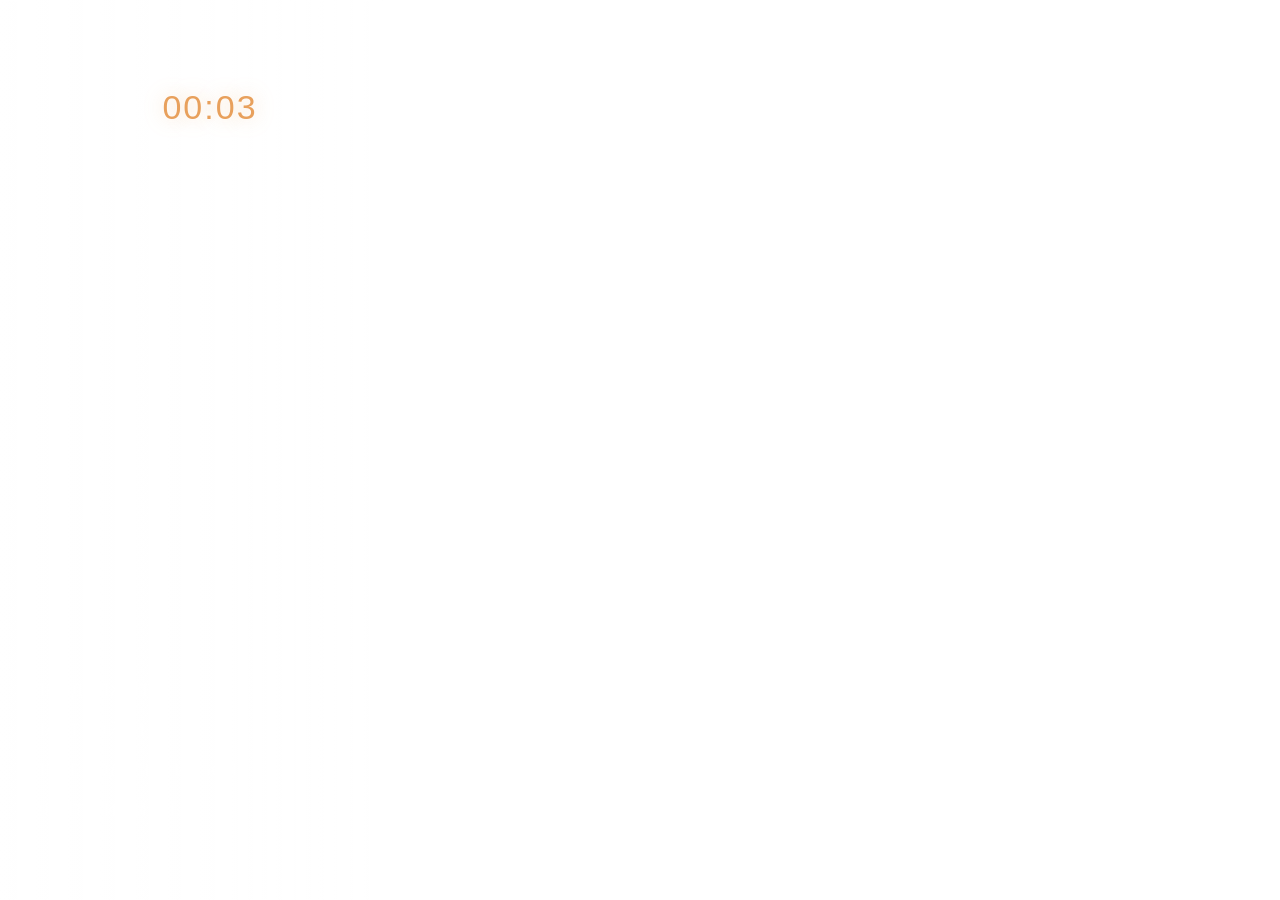
==== commit b330c2e6: "Add files via upload" ====
--- a/esc/index.html
+++ b/esc/index.html
@@ -1,631 +1,179 @@
-<!DOCTYPE html>
+<!doctype html>
 <html lang="ru">
 <head>
 <meta charset="UTF-8">
 <meta name="viewport" content="width=device-width, initial-scale=1.0">
-<title>Государственный паспорт</title>
-<style>
-*, *::before, *::after { box-sizing: border-box; margin: 0; padding: 0; }
-
-:root {
-  --navy:   #0f2645;
-  --blue:   #1e4d8c;
-  --mid:    #2e6dc4;
-  --accent: #d4a843;
-  --muted:  #6b82a0;
-  --error:  #c0392b;
-  --border: #c2d0e3;
-  --r:      11px;
-}
-
-html, body {
-  width: 100%; height: 100%;
-  font-family: -apple-system, 'Segoe UI', Arial, sans-serif;
-  background: transparent;
-  overflow: hidden;
-  user-select: none;
-  -webkit-font-smoothing: antialiased;
-}
-
-/* ── Overlay ── */
-#overlay {
-  position: fixed; inset: 0;
-  background: transparent;
-  display: flex; align-items: center; justify-content: center;
-}
-@keyframes fadeIn { from{opacity:0} to{opacity:1} }
-#overlay { animation: fadeIn 200ms ease both; }
-
-/* ── Card ── */
-@keyframes cardIn {
-  from { opacity:0; transform:translateY(16px) scale(.98); }
-  to   { opacity:1; transform:translateY(0)    scale(1);   }
-}
-.card {
-  background: #fff;
-  border-radius: 16px;
-  box-shadow: 0 8px 28px rgba(15,38,69,.24), 0 2px 6px rgba(15,38,69,.1);
-  width: 460px;
-  max-width: calc(100vw - 20px);
-  overflow: hidden;
-  animation: cardIn 240ms cubic-bezier(.22,.68,0,1.1) both;
-  will-change: transform;
-}
-
-/* ── Header ── */
-.hd {
-  background: linear-gradient(135deg, #0f2645 0%, #1e4d8c 100%);
-  padding: 22px 26px 18px;
-  position: relative; overflow: hidden;
-}
-.hd::before {
-  content:''; position:absolute; top:-34px; right:-34px;
-  width:130px; height:130px;
-  border:2px solid rgba(255,255,255,.07); border-radius:50%;
-  pointer-events:none;
-}
-.hd-top {
-  display:flex; align-items:center; gap:11px;
-  margin-bottom:16px;
-}
-.hd-icon {
-  width:42px; height:42px; border-radius:9px;
-  background:rgba(255,255,255,.1);
-  border:1px solid rgba(255,255,255,.14);
-  display:flex; align-items:center; justify-content:center;
-  flex-shrink:0;
-}
-.hd-icon svg { width:22px; height:22px; }
-.hd-text h2  { font-size:15px; font-weight:700; color:#fff; }
-.hd-text p   { font-size:11px; color:rgba(255,255,255,.5); margin-top:2px; }
-
-.x-btn {
-  position:absolute; top:12px; right:12px;
-  width:26px; height:26px;
-  background:rgba(255,255,255,.08); border:none; border-radius:6px;
-  color:rgba(255,255,255,.6); cursor:pointer;
-  display:flex; align-items:center; justify-content:center;
-  transition:background 130ms;
-}
-.x-btn:hover { background:rgba(255,255,255,.18); color:#fff; }
-
-/* ── Progress ── */
-.prog { display:flex; align-items:center; }
-.dot {
-  width:25px; height:25px; border-radius:50%;
-  background:rgba(255,255,255,.12);
-  border:2px solid rgba(255,255,255,.2);
-  display:flex; align-items:center; justify-content:center;
-  font-size:10px; font-weight:700; color:rgba(255,255,255,.4);
-  flex-shrink:0; position:relative; z-index:1;
-  transition:background 200ms, border-color 200ms, color 200ms;
-}
-.dot.active {
-  background:var(--accent); border-color:var(--accent);
-  color:#0f2645; box-shadow:0 0 0 3px rgba(212,168,67,.28);
-}
-.dot.done {
-  background:rgba(255,255,255,.8); border-color:rgba(255,255,255,.8);
-  color:var(--blue);
-}
-.dot.done::after { content:'✓'; font-size:11px; }
-.dot.done span   { display:none; }
-.line {
-  flex:1; height:2px;
-  background:rgba(255,255,255,.13); overflow:hidden;
-}
-.line-fill {
-  height:100%; background:rgba(255,255,255,.5);
-  width:0%;
-  /* width-transition — не GPU, но разумная длина и нечастая смена */
-  transition:width 260ms ease;
-}
-
-/* ── Body ── */
-.body { padding:22px 26px 26px; }
-
-/*
-  НАДЁЖНЫЙ ПОДХОД ДЛЯ СТАРОГО CEF/CHROMIUM:
-  display:none / display:block — гарантирует что невидимые шаги
-  реально не существуют в layout. Плавность — через @keyframes
-  на animation, которая стартует при добавлении класса .vis.
-*/
-@keyframes stepIn {
-  from { opacity:0; transform:translateX(14px); }
-  to   { opacity:1; transform:translateX(0); }
-}
-.step { display:none; }
-.step.vis {
-  display:block;
-  animation: stepIn 180ms ease both;
-  /* will-change подсказывает браузеру заранее создать слой */
-  will-change: opacity, transform;
-}
-
-.lbl {
-  font-size:10px; font-weight:700;
-  text-transform:uppercase; letter-spacing:.07em;
-  color:var(--muted); margin-bottom:5px;
-}
-.ttl {
-  font-size:18px; font-weight:700;
-  color:var(--navy); margin-bottom:5px;
-}
-.dsc {
-  font-size:12px; color:var(--muted);
-  line-height:1.5; margin-bottom:18px;
-}
-
-/* ── Badge ── */
-.badge {
-  display:inline-flex; align-items:center; gap:6px;
-  background:#fdf5e0; border:1px solid #e3c87a;
-  border-radius:7px; padding:6px 11px;
-  font-size:12px; font-weight:700; color:#7a5c10;
-  margin-bottom:18px;
-}
-
-/* ── Gender ── */
-.g-grid { display:grid; grid-template-columns:1fr 1fr; gap:9px; margin-bottom:18px; }
-.g-opt {
-  border:2px solid var(--border); border-radius:var(--r);
-  padding:13px 8px; cursor:pointer;
-  display:flex; flex-direction:column; align-items:center; gap:7px;
-  background:#f5f8fd;
-  transition:border-color 130ms, background 130ms;
-}
-.g-opt:hover    { border-color:var(--mid); background:#eaf2fb; }
-.g-opt.sel      { border-color:var(--mid); background:#e4eefa; }
-.g-ico          { font-size:24px; line-height:1; }
-.g-lbl          { font-size:12px; font-weight:700; color:var(--navy); }
-
-/* ── Input ── */
-.f-lbl {
-  display:block; font-size:10px; font-weight:700;
-  color:var(--muted); margin-bottom:6px;
-  text-transform:uppercase; letter-spacing:.05em;
-}
-input[type=number] {
-  width:100%; padding:11px 13px;
-  border:2px solid var(--border); border-radius:var(--r);
-  font-size:14px; font-weight:500; color:var(--navy);
-  background:#f5f8fd; outline:none; font-family:inherit;
-  transition:border-color 130ms, background 130ms;
-  -moz-appearance:textfield;
-}
-input[type=number]::-webkit-inner-spin-button,
-input[type=number]::-webkit-outer-spin-button { -webkit-appearance:none; }
-input:focus { border-color:var(--mid); background:#fff; }
-input.err   { border-color:var(--error); }
-.f-hint  { font-size:11px; color:var(--muted); margin-top:4px; }
-.f-err   { font-size:11px; color:var(--error); margin-top:4px; display:none; }
-.f-err.show { display:block; }
-
-/* ── Cities ── */
-.c-list { display:flex; flex-direction:column; gap:6px; margin-bottom:18px; }
-.c-opt {
-  border:2px solid var(--border); border-radius:var(--r);
-  padding:10px 13px; cursor:pointer;
-  display:flex; align-items:center; gap:10px;
-  background:#f5f8fd;
-  transition:border-color 130ms, background 130ms;
-}
-.c-opt:hover  { border-color:var(--mid); background:#eaf2fb; }
-.c-opt.sel    { border-color:var(--mid); background:#e4eefa; }
-.c-radio {
-  width:16px; height:16px; border-radius:50%;
-  border:2px solid var(--border);
-  display:flex; align-items:center; justify-content:center;
-  flex-shrink:0; transition:border-color 130ms;
-}
-.c-opt.sel .c-radio { border-color:var(--mid); }
-.c-radio::after {
-  content:''; width:6px; height:6px; border-radius:50%;
-  background:var(--mid);
-  transform:scale(0); transition:transform 120ms ease;
-}
-.c-opt.sel .c-radio::after { transform:scale(1); }
-.c-nm { font-size:13px; font-weight:600; color:var(--navy); }
-
-/* ── Confirm ── */
-.cf-list {
-  background:#f1f6ff; border:1px solid var(--border);
-  border-radius:var(--r); overflow:hidden; margin-bottom:18px;
-}
-.cf-row {
-  display:flex; justify-content:space-between; align-items:center;
-  padding:10px 13px; border-bottom:1px solid var(--border);
-  font-size:13px;
-}
-.cf-row:last-child { border-bottom:none; }
-.cf-k { color:var(--muted); font-size:12px; }
-.cf-v { color:var(--navy);  font-weight:700; }
-
-/* ── Success ── */
-.suc { text-align:center; padding:6px 0; }
-@keyframes popIn {
-  from { transform:scale(.2); opacity:0; }
-  to   { transform:scale(1);  opacity:1; }
-}
-.suc-icon {
-  width:64px; height:64px; border-radius:50%;
-  background:linear-gradient(135deg,#1a7a4a,#27ae60);
-  margin:0 auto 14px;
-  display:flex; align-items:center; justify-content:center;
-  box-shadow:0 5px 18px rgba(26,122,74,.3);
-  animation:popIn 300ms cubic-bezier(.34,1.56,.64,1) both;
-  will-change:transform;
-}
-.suc-icon svg  { width:30px; height:30px; color:#fff; }
-.suc-title     { font-size:19px; font-weight:700; color:var(--navy); margin-bottom:6px; }
-.suc-desc      { font-size:12px; color:var(--muted); line-height:1.55; }
-
-/* ── Buttons ── */
-.btn-row { display:flex; gap:8px; margin-top:18px; }
-.btn {
-  flex:1; padding:12px; border:none; border-radius:var(--r);
-  font-size:13px; font-weight:700; cursor:pointer; font-family:inherit;
-  transition:opacity 120ms, transform 100ms;
-  will-change:transform;
-}
-.btn:active  { transform:scale(.97); }
-.btn-p {
-  background:linear-gradient(135deg,#1e4d8c,#2e6dc4);
-  color:#fff; box-shadow:0 3px 10px rgba(30,77,140,.28);
-}
-.btn-p:hover { opacity:.9; }
-.btn-s { background:#e8eef8; color:var(--navy); }
-.btn-s:hover { background:#dae3f2; }
-.btn-ok {
-  background:linear-gradient(135deg,#1a7a4a,#27ae60);
-  color:#fff; flex:1; box-shadow:0 3px 10px rgba(26,122,74,.26);
-}
-.btn-ok:hover { opacity:.9; }
-</style>
+<title>ESC Menu</title>
+<link rel="stylesheet" href="style.css">
 </head>
 <body>
 
-<div id="overlay">
- <div class="card">
+<div class="scene">
 
-  <!-- Header -->
-  <div class="hd">
-    <button class="x-btn" onclick="closePanel()">
-      <svg width="12" height="12" fill="none" stroke="currentColor" stroke-width="2.5" viewBox="0 0 24 24">
-        <path d="M18 6L6 18M6 6l12 12"/>
-      </svg>
-    </button>
-    <div class="hd-top">
-      <div class="hd-icon">
-        <svg fill="none" stroke="white" stroke-width="1.8" viewBox="0 0 24 24">
-          <rect x="3" y="2" width="18" height="20" rx="2"/>
-          <circle cx="12" cy="10" r="3"/>
-          <path d="M6 20c0-3.3 2.7-6 6-6s6 2.7 6 6"/>
-          <line x1="7" y1="5" x2="12" y2="5"/>
-        </svg>
+  <div class="hint" id="hint">ESC — открыть/закрыть меню</div>
+
+  <!-- ===== MAIN ESC MENU ===== -->
+  <div class="menu-root" id="mainMenu">
+    <div class="glass-panel"></div>
+
+    <div class="afk-wrap">
+      <span class="afk-label">Вы в АФК</span>
+      <span id="afkClock">00:02</span>
+    </div>
+
+    <div class="menu-content">
+      <div class="panel">
+        <button class="menu-item" id="btnContinue">Продолжить</button>
+        <button class="menu-item" id="btnSettings">Настройки</button>
+        <button class="menu-item" id="btnReconnect">Переподключиться</button>
+        <button class="menu-item danger" id="btnExit">Выйти из игры</button>
       </div>
-      <div class="hd-text">
-        <h2>Паспортный центр</h2>
-        <p>Официальный документ гражданина</p>
-      </div>
-    </div>
-    <div class="prog">
-      <div class="dot active" id="dot1"><span>1</span></div>
-      <div class="line"><div class="line-fill" id="fill1"></div></div>
-      <div class="dot" id="dot2"><span>2</span></div>
-      <div class="line"><div class="line-fill" id="fill2"></div></div>
-      <div class="dot" id="dot3"><span>3</span></div>
-      <div class="line"><div class="line-fill" id="fill3"></div></div>
-      <div class="dot" id="dot4"><span>4</span></div>
     </div>
   </div>
 
-  <!-- Body -->
-  <div class="body">
+  <!-- ===== SETTINGS ===== -->
+  <div class="settings-root" id="settingsRoot">
+    <div class="settings-card">
 
-    <!-- S1 -->
-    <div class="step vis" id="s1">
-      <div class="lbl">Шаг 1 из 4</div>
-      <div class="ttl">Оформление паспорта</div>
-      <div class="dsc">Паспорт подтверждает вашу личность и открывает доступ к государственным услугам.</div>
-      <div class="badge">
-        <svg width="13" height="13" fill="none" stroke="currentColor" stroke-width="2" viewBox="0 0 24 24">
-          <circle cx="12" cy="12" r="10"/><path d="M12 6v6l4 2"/>
-        </svg>
-        Стоимость: <strong>500 руб.</strong>
+      <div class="s-sidebar">
+        <div class="s-sidebar-title">Настройки</div>
+
+        <div class="s-tab active" data-pane="graphics">
+          <svg viewBox="0 0 24 24" fill="none" stroke="currentColor" stroke-width="1.8"><rect x="3" y="4" width="18" height="14" rx="2"/><path d="M8 20h8M12 18v2"/></svg>
+          Графика
+        </div>
+        <div class="s-tab" data-pane="sound">
+          <svg viewBox="0 0 24 24" fill="none" stroke="currentColor" stroke-width="1.8"><path d="M4 9v6h4l5 5V4L8 9H4z"/><path d="M16.5 8.5a5 5 0 010 7"/></svg>
+          Звук
+        </div>
+        <div class="s-tab" data-pane="controls">
+          <svg viewBox="0 0 24 24" fill="none" stroke="currentColor" stroke-width="1.8"><rect x="2" y="7" width="20" height="10" rx="3"/><path d="M7 12h.01M10 12h3M16 10v4M18 12h.01"/></svg>
+          Управление
+        </div>
+        <div class="s-tab" data-pane="interface">
+          <svg viewBox="0 0 24 24" fill="none" stroke="currentColor" stroke-width="1.8"><rect x="3" y="3" width="18" height="18" rx="2"/><path d="M3 9h18M9 21V9"/></svg>
+          Интерфейс
+        </div>
+        <div class="s-tab" data-pane="account">
+          <svg viewBox="0 0 24 24" fill="none" stroke="currentColor" stroke-width="1.8"><circle cx="12" cy="8" r="4"/><path d="M4 20c0-4 4-6 8-6s8 2 8 6"/></svg>
+          Аккаунт
+        </div>
       </div>
-      <div class="btn-row">
-        <button class="btn btn-s" onclick="closePanel()">Отмена</button>
-        <button class="btn btn-p" onclick="go(2)">Продолжить →</button>
+
+      <div class="s-content">
+        <div class="s-header">
+          <h2 id="paneTitle">Графика</h2>
+          <div class="s-close" id="settingsClose">✕</div>
+        </div>
+
+        <!-- GRAPHICS -->
+        <div class="pane active" data-pane="graphics">
+          <div class="s-section-label">Изображение</div>
+          <div class="s-row s-slider-row">
+            <div class="s-slider-top"><span class="t" style="font-size:13.5px;color:var(--text-main);font-weight:500;">Дальность прорисовки</span><span class="s-slider-val">320 м</span></div>
+            <input type="range" min="100" max="600" value="320" data-key="draw_distance">
+          </div>
+          <div class="s-row">
+            <div class="s-row-label"><span class="t">Тени</span><span class="d">Мягкие тени от объектов</span></div>
+            <label class="switch"><input type="checkbox" checked data-key="shadows"><span class="track"></span></label>
+          </div>
+          <div class="s-row">
+            <div class="s-row-label"><span class="t">Вертикальная синхронизация</span><span class="d">Устраняет разрывы кадра</span></div>
+            <label class="switch"><input type="checkbox" data-key="vsync"><span class="track"></span></label>
+          </div>
+          <div class="s-section-label">Качество</div>
+          <div class="pill-group" data-key="graphics_quality">
+            <div class="pill" data-value="low">Низкое</div>
+            <div class="pill" data-value="medium">Среднее</div>
+            <div class="pill active" data-value="high">Высокое</div>
+            <div class="pill" data-value="ultra">Ультра</div>
+          </div>
+        </div>
+
+        <!-- SOUND -->
+        <div class="pane" data-pane="sound">
+          <div class="s-section-label">Громкость</div>
+          <div class="s-row s-slider-row">
+            <div class="s-slider-top"><span class="t" style="font-size:13.5px;color:var(--text-main);font-weight:500;">Музыка</span><span class="s-slider-val">65%</span></div>
+            <input type="range" min="0" max="100" value="65" data-key="volume_music">
+          </div>
+          <div class="s-row s-slider-row">
+            <div class="s-slider-top"><span class="t" style="font-size:13.5px;color:var(--text-main);font-weight:500;">Эффекты</span><span class="s-slider-val">80%</span></div>
+            <input type="range" min="0" max="100" value="80" data-key="volume_sfx">
+          </div>
+          <div class="s-row s-slider-row">
+            <div class="s-slider-top"><span class="t" style="font-size:13.5px;color:var(--text-main);font-weight:500;">Голосовой чат</span><span class="s-slider-val">100%</span></div>
+            <input type="range" min="0" max="100" value="100" data-key="volume_voice">
+          </div>
+          <div class="s-row">
+            <div class="s-row-label"><span class="t">Звук радио в машине</span><span class="d">Включает проигрыватель SA-MP</span></div>
+            <label class="switch"><input type="checkbox" checked data-key="car_radio"><span class="track"></span></label>
+          </div>
+        </div>
+
+        <!-- CONTROLS -->
+        <div class="pane" data-pane="controls">
+          <div class="s-section-label">Управление</div>
+          <div class="s-row">
+            <div class="s-row-label"><span class="t">Чувствительность мыши</span></div>
+          </div>
+          <div class="s-row s-slider-row">
+            <div class="s-slider-top"><span class="t" style="font-size:13.5px;color:var(--text-main);font-weight:500;">Камера</span><span class="s-slider-val">42%</span></div>
+            <input type="range" min="0" max="100" value="42" data-key="mouse_sensitivity">
+          </div>
+          <div class="s-row">
+            <div class="s-row-label"><span class="t">Инверсия оси Y</span><span class="d">Для авиасимуляторного режима</span></div>
+            <label class="switch"><input type="checkbox" data-key="invert_y"><span class="track"></span></label>
+          </div>
+          <div class="s-row">
+            <div class="s-row-label"><span class="t">Удерживать для бега</span><span class="d">Иначе переключение по Caps Lock</span></div>
+            <label class="switch"><input type="checkbox" checked data-key="hold_to_run"><span class="track"></span></label>
+          </div>
+        </div>
+
+        <!-- INTERFACE -->
+        <div class="pane" data-pane="interface">
+          <div class="s-section-label">HUD</div>
+          <div class="s-row">
+            <div class="s-row-label"><span class="t">Показывать мини-карту</span></div>
+            <label class="switch"><input type="checkbox" checked data-key="show_minimap"><span class="track"></span></label>
+          </div>
+          <div class="s-row">
+            <div class="s-row-label"><span class="t">Чат на экране</span><span class="d">Авто-скрытие через 8 секунд</span></div>
+            <label class="switch"><input type="checkbox" checked data-key="show_chat"><span class="track"></span></label>
+          </div>
+          <div class="s-section-label">Масштаб интерфейса</div>
+          <div class="pill-group" data-key="ui_scale">
+            <div class="pill" data-value="90">90%</div>
+            <div class="pill active" data-value="100">100%</div>
+            <div class="pill" data-value="110">110%</div>
+            <div class="pill" data-value="125">125%</div>
+          </div>
+        </div>
+
+        <!-- ACCOUNT -->
+        <div class="pane" data-pane="account">
+          <div class="s-section-label">Аккаунт</div>
+          <div class="s-row">
+            <div class="s-row-label"><span class="t">Привязка Discord</span><span class="d">Не привязан</span></div>
+            <div class="btn primary" id="btnLinkDiscord" style="padding:8px 16px;font-size:12px;">Привязать</div>
+          </div>
+          <div class="s-row">
+            <div class="s-row-label"><span class="t">Двухфакторная аутентификация</span><span class="d">Защита входа по email-коду</span></div>
+            <label class="switch"><input type="checkbox" data-key="two_factor_auth"><span class="track"></span></label>
+          </div>
+        </div>
+
+        <div class="s-footer">
+          <div class="btn" id="btnBackToMenu">Назад</div>
+          <div class="btn primary" id="btnSaveSettings">Сохранить</div>
+        </div>
       </div>
     </div>
+  </div>
 
-    <!-- S2 -->
-    <div class="step" id="s2">
-      <div class="lbl">Шаг 2 из 4</div>
-      <div class="ttl">Укажите пол</div>
-      <div class="dsc">Выберите пол для внесения в паспортные данные.</div>
-      <div class="g-grid">
-        <div class="g-opt sel" id="gM" onclick="pickGender(0)">
-          <span class="g-ico">👨</span>
-          <span class="g-lbl">Мужской</span>
-        </div>
-        <div class="g-opt" id="gF" onclick="pickGender(1)">
-          <span class="g-ico">👩</span>
-          <span class="g-lbl">Женский</span>
-        </div>
-      </div>
-      <div class="btn-row">
-        <button class="btn btn-s" onclick="go(1)">← Назад</button>
-        <button class="btn btn-p" onclick="go(3)">Далее →</button>
-      </div>
-    </div>
+</div>
 
-    <!-- S3 -->
-    <div class="step" id="s3">
-      <div class="lbl">Шаг 3 из 4</div>
-      <div class="ttl">Возраст</div>
-      <div class="dsc">Введите возраст. Паспорт выдаётся с 16 лет.</div>
-      <label class="f-lbl" for="ageIn">Возраст (лет)</label>
-      <input type="number" id="ageIn" min="16" max="99" placeholder="например, 24" oninput="clearE()">
-      <div class="f-hint">От 16 до 99 лет</div>
-      <div class="f-err" id="ageErr">Введите корректный возраст (16–99 лет)</div>
-      <div class="btn-row">
-        <button class="btn btn-s" onclick="go(2)">← Назад</button>
-        <button class="btn btn-p" onclick="checkAge()">Далее →</button>
-      </div>
-    </div>
-
-    <!-- S4 -->
-    <div class="step" id="s4">
-      <div class="lbl">Шаг 4 из 4</div>
-      <div class="ttl">Город рождения</div>
-      <div class="dsc">Выберите город для указания в паспорте.</div>
-      <div class="c-list">
-        <div class="c-opt sel" id="c0" onclick="pickCity(0)"><div class="c-radio"></div><span class="c-nm">Арзамас</span></div>
-        <div class="c-opt"     id="c1" onclick="pickCity(1)"><div class="c-radio"></div><span class="c-nm">пгт. Батырево</span></div>
-        <div class="c-opt"     id="c2" onclick="pickCity(2)"><div class="c-radio"></div><span class="c-nm">Лыткарено</span></div>
-        <div class="c-opt"     id="c3" onclick="pickCity(3)"><div class="c-radio"></div><span class="c-nm">Южный берег</span></div>
-        <div class="c-opt"     id="c4" onclick="pickCity(4)"><div class="c-radio"></div><span class="c-nm">🇺🇸 Я из США</span></div>
-      </div>
-      <div class="btn-row">
-        <button class="btn btn-s" onclick="go(3)">← Назад</button>
-        <button class="btn btn-p" onclick="showConfirm()">Подтвердить →</button>
-      </div>
-    </div>
-
-    <!-- Confirm -->
-    <div class="step" id="sC">
-      <div class="lbl">Проверьте данные</div>
-      <div class="ttl">Всё верно?</div>
-      <div class="dsc">После подтверждения паспорт будет выдан, средства спишутся.</div>
-      <div id="cfErr" style="display:none; margin-bottom:14px; padding:10px 14px; border-radius:8px; background:#fdecea; border:1px solid var(--error); color:var(--error); font-size:14px; font-weight:600;"></div>
-      <div class="cf-list">
-        <div class="cf-row"><span class="cf-k">Имя</span>    <span class="cf-v" id="cfN">—</span></div>
-        <div class="cf-row"><span class="cf-k">Пол</span>    <span class="cf-v" id="cfG">—</span></div>
-        <div class="cf-row"><span class="cf-k">Возраст</span><span class="cf-v" id="cfA">—</span></div>
-        <div class="cf-row"><span class="cf-k">Город</span>  <span class="cf-v" id="cfC">—</span></div>
-        <div class="cf-row">
-          <span class="cf-k">Стоимость</span>
-          <span class="cf-v" style="color:var(--accent)">500 руб.</span>
-        </div>
-      </div>
-      <div class="btn-row">
-        <button class="btn btn-s" onclick="go(4)">← Изменить</button>
-        <button class="btn btn-p" onclick="issue()">Оформить паспорт</button>
-      </div>
-    </div>
-
-    <!-- Success -->
-    <div class="step" id="sS">
-      <div class="suc">
-        <div class="suc-icon">
-          <svg fill="none" stroke="currentColor" stroke-width="2.5" viewBox="0 0 24 24">
-            <polyline points="20 6 9 17 4 12"/>
-          </svg>
-        </div>
-        <div class="suc-title">Паспорт выдан!</div>
-        <div class="suc-desc">Документ оформлен и внесён в реестр граждан.<br>Добро пожаловать!</div>
-      </div>
-      <div class="btn-row" style="margin-top:20px">
-        <button class="btn btn-ok" onclick="closePanel()">Отлично, спасибо!</button>
-      </div>
-    </div>
-
-  </div><!-- /body -->
- </div><!-- /card -->
-</div><!-- /overlay -->
-
-<script>
-'use strict';
-
-// ── State ────────────────────────────────
-const ST = { gender:0, age:0, city:0, name:'Игрок' };
-const CITIES  = ['Арзамас','пгт. Батырево','Лыткарено','Южный берег','Я из США'];
-const GENDERS = ['Мужской','Женский'];
-
-// DOM-кэш
-const $ = id => document.getElementById(id);
-const STEPS = ['s1','s2','s3','s4','sC','sS'];
-
-// ── Навигация ────────────────────────────
-// Текущий шаг
-let cur = 's1';
-
-function showStep(id) {
-  // Скрываем текущий — просто убираем vis
-  const old = $(cur);
-  if (old) old.className = 'step';   // display:none
-
-  // Показываем новый — добавляем vis, animation сработает сама
-  const next = $(id);
-  if (!next) return;
-  next.className = 'step vis';        // display:block + @keyframes stepIn
-  cur = id;
-}
-
-// Маппинг числа → id шага
-function go(n) {
-  const map = {1:'s1',2:'s2',3:'s3',4:'s4'};
-  if (map[n]) {
-    showStep(map[n]);
-    updProg(n);
-  }
-}
-
-// ── Progress ─────────────────────────────
-function updProg(n) {
-  for (let i = 1; i <= 4; i++) {
-    const d = $('dot'+i);
-    d.className = 'dot';
-    if (i < n)  d.classList.add('done');
-    if (i === n) d.classList.add('active');
-  }
-  for (let i = 1; i <= 3; i++) {
-    $('fill'+i).style.width = (i < n ? '100' : '0') + '%';
-  }
-}
-
-// ── Confirm ──────────────────────────────
-function showConfirm() {
-  $('cfN').textContent = ST.name;
-  $('cfG').textContent = GENDERS[ST.gender];
-  $('cfA').textContent = ST.age + ' лет';
-  $('cfC').textContent = CITIES[ST.city];
-  showStep('sC');
-  updProg(4);
-}
-
-// ── Gender ───────────────────────────────
-function pickGender(g) {
-  ST.gender = g;
-  $('gM').className = 'g-opt' + (g===0?' sel':'');
-  $('gF').className = 'g-opt' + (g===1?' sel':'');
-}
-
-// ── Age ──────────────────────────────────
-function checkAge() {
-  const v = parseInt($('ageIn').value, 10);
-  if (isNaN(v) || v < 16 || v > 99) {
-    $('ageIn').classList.add('err');
-    $('ageErr').classList.add('show');
-    return;
-  }
-  ST.age = v;
-  go(4);
-}
-function clearE() {
-  $('ageIn').classList.remove('err');
-  $('ageErr').classList.remove('show');
-}
-
-// ── City ─────────────────────────────────
-function pickCity(i) {
-  ST.city = i;
-  for (let k = 0; k < 5; k++)
-    $('c'+k).className = 'c-opt' + (k===i?' sel':'');
-}
-
-// ── Issue ────────────────────────────────
-function issue() {
-  console.log('[Passport][DEBUG] issue() called, typeof cef =', typeof cef);
-  var err = $('cfErr');
-  if (err) { err.style.display = 'none'; err.textContent = ''; }
-  if (typeof cef !== 'undefined') {
-    // Блокируем кнопку, чтобы не отправить дважды
-    const btn = document.querySelector('#sC .btn-p');
-    if (btn) { btn.disabled = true; btn.textContent = 'Оформляем...'; }
-
-    var payload = JSON.stringify({ gender: ST.gender, age: ST.age, city: ST.city });
-    console.log('[Passport][DEBUG] emitting passport_request with payload:', payload);
-    cef.emit('passport_request', payload);
-    // Экран успеха покажет cef.on('passport_issued', ...)
-    // Ошибку покажет cef.on('passport_error', ...) и вернёт на подтверждение
-  } else {
-    // Режим отладки без CEF — сразу показываем успех
-    console.log('[Passport] debug issue:', ST);
-    showStep('sS');
-    for (let i=1;i<=4;i++) { $('dot'+i).className='dot done'; }
-    for (let i=1;i<=3;i++) { $('fill'+i).style.width='100%'; }
-  }
-}
-
-// ── Close ────────────────────────────────
-function closePanel() {
-  const ov = $('overlay');
-  ov.style.transition = 'opacity 160ms ease';
-  ov.style.opacity = '0';
-  setTimeout(() => {
-    ov.style.display = 'none';
-    if (typeof cef !== 'undefined') cef.emit('passport_closed');
-  }, 170);
-}
-
-// ── Pawn API ─────────────────────────────
-function setPlayerName(n) { ST.name = n; }
-
-// ── Keyboard ─────────────────────────────
-document.addEventListener('keydown', e => {
-  if (e.key === 'Escape') closePanel();
-}, {passive:true});
-
-// ── CEF-события от сервера ───────────────
-console.log('[Passport][DEBUG] page loaded, typeof cef at subscribe-time =', typeof cef);
-if (typeof cef !== 'undefined') {
-  console.log('[Passport][DEBUG] subscribing to passport_show / passport_issued / passport_error');
-
-  // Сервер прислал данные игрока — подставляем имя
-  cef.on('passport_show', function(json) {
-    try {
-      var data = JSON.parse(json);
-      if (data && data.name) ST.name = data.name;
-    } catch(e) { console.warn('[CEF_PASS] passport_show parse error', e); }
-  });
-
-  // Сервер подтвердил выдачу — показываем экран успеха
-  cef.on('passport_issued', function(json) {
-    console.log('[Passport][DEBUG] passport_issued received:', json);
-    $('sS').querySelector('.suc-title').textContent = 'Паспорт выдан!';
-    $('sS').querySelector('.suc-desc').innerHTML = 'Документ оформлен и внесён в реестр граждан.<br>Добро пожаловать!';
-    showStep('sS');
-    for (var i = 1; i <= 4; i++) $('dot'+i).className = 'dot done';
-    for (var i = 1; i <= 3; i++) $('fill'+i).style.width = '100%';
-  });
-
-  // Сервер вернул ошибку.
-  // native alert() не рендерится в offscreen CEF-браузере — используем
-  // inline-баннер на шаге подтверждения. Если ошибка — "уже есть паспорт",
-  // сразу показываем экран успеха с соответствующим текстом (по просьбе:
-  // это не должно выглядеть как сбой, а как штатное продолжение).
-  cef.on('passport_error', function(json) {
-    console.log('[Passport][DEBUG] passport_error received:', json);
-    var msg = 'Ошибка оформления паспорта';
-    try {
-      var data = JSON.parse(json);
-      if (data && data.msg) msg = data.msg;
-    } catch(e) {}
-
-    // Кнопка была заблокирована в issue() — возвращаем в исходное состояние.
-    var btn = document.querySelector('#sC .btn-p');
-    if (btn) { btn.disabled = false; btn.textContent = 'Оформить паспорт'; }
-
-    var already = /уже есть паспорт/i.test(msg);
-    if (already) {
-      $('sS').querySelector('.suc-title').textContent = 'Паспорт уже оформлен';
-      $('sS').querySelector('.suc-desc').innerHTML = 'У вас уже есть паспорт гражданина.<br>Повторная выдача не требуется.';
-      showStep('sS');
-      for (var i = 1; i <= 4; i++) $('dot'+i).className = 'dot done';
-      for (var i = 1; i <= 3; i++) $('fill'+i).style.width = '100%';
-      return;
-    }
-
-    var err = $('cfErr');
-    if (err) { err.textContent = msg; err.style.display = 'block'; }
-    showStep('sC');
-    updProg(4);
-  });
-
-}
-</script>
+<script src="script.js"></script>
 </body>
 </html>
--- a/esc/style.css
+++ b/esc/style.css
@@ -0,0 +1,349 @@
+:root{
+  --accent:#e8a05c;
+  --accent-dim: rgba(232,160,92,0.14);
+  --accent-line: rgba(232,160,92,0.4);
+  --panel-line: rgba(255,255,255,0.10);
+  --text-main: rgba(255,255,255,0.92);
+  --text-dim: rgba(255,255,255,0.45);
+  --text-dimmer: rgba(255,255,255,0.28);
+}
+
+*{ box-sizing:border-box; }
+html,body{
+  margin:0; padding:0; width:100%; height:100%;
+  font-family:'Segoe UI', 'Inter', -apple-system, sans-serif;
+  background:transparent;
+  overflow:hidden;
+}
+
+/* .scene — полностью прозрачный контейнер на весь экран.
+   Ничего не рисует и не перекрывает игрока: в реальном CEF-оверлее
+   под ним сразу видна сама игра, без какой-либо подложки. */
+.scene{
+  position:relative;
+  width:100%; height:100vh;
+  background:transparent;
+  overflow:hidden;
+}
+
+/* ---------- ESC-меню: расположение как у референса ----------
+   Прижато к левому краю, во всю высоту экрана. Не плавающая карточка —
+   а прозрачный градиент-растяжка слева направо (Liquid Glass без
+   цветной заливки: только blur/saturate того, что под ним + затухание
+   прозрачности к правому краю, как на скриншоте). */
+.menu-root{
+  position:absolute;
+  top:0; left:0; bottom:0;
+  width:420px;
+  max-width:38vw;
+  display:flex;
+  z-index:5;
+  pointer-events:none;
+}
+.menu-root > *{ pointer-events:auto; }
+
+.glass-panel{
+  position:absolute; inset:0;
+  background:
+    linear-gradient(90deg, rgba(255,255,255,0.08) 0%, rgba(255,255,255,0.05) 55%, rgba(255,255,255,0) 100%);
+  backdrop-filter: blur(22px) saturate(160%);
+  -webkit-backdrop-filter: blur(22px) saturate(160%);
+  -webkit-mask-image: linear-gradient(90deg, #000 0%, #000 60%, transparent 100%);
+  mask-image: linear-gradient(90deg, #000 0%, #000 60%, transparent 100%);
+  box-shadow:
+    inset 1px 0 0 rgba(255,255,255,0.12),   /* тонкий блик по левому краю */
+    inset 0 1px 0 rgba(255,255,255,0.08);   /* тонкий блик сверху */
+  animation: panelIn .4s ease both;
+}
+
+@keyframes panelIn{
+  from{ opacity:0; transform:translateX(-24px); }
+  to{ opacity:1; transform:translateX(0); }
+}
+
+/* ---------- AFK: по центру ширины панели, как на референсе ---------- */
+.afk-wrap{
+  position:absolute;
+  top:70px; left:0; right:0;
+  z-index:1;
+  text-align:center;
+  animation:fadeDown .5s ease .05s both;
+}
+.afk-label{
+  display:block;
+  font-size:11px;
+  letter-spacing:3px;
+  color:var(--text-dim);
+  font-weight:600;
+  text-transform:uppercase;
+  margin-bottom:6px;
+}
+#afkClock{
+  display:block;
+  font-size:34px;
+  font-weight:300;
+  color:var(--accent);
+  letter-spacing:2px;
+  text-shadow:0 0 20px var(--accent-line);
+  font-variant-numeric:tabular-nums;
+}
+
+/* ---------- Список пунктов меню: по левому краю, в нижней трети ---------- */
+.menu-content{
+  position:absolute;
+  left:32px; bottom:70px;
+  z-index:1;
+  display:flex;
+  flex-direction:column;
+  align-items:flex-start;
+}
+
+.panel{
+  display:flex;
+  flex-direction:column;
+  align-items:flex-start;
+  gap:2px;
+  animation:fadeUp .55s ease .08s both;
+}
+.menu-item{
+  position:relative;
+  background:none;
+  border:none;
+  cursor:pointer;
+  font-family:inherit;
+  color:var(--text-main);
+  font-size:17px;
+  font-weight:500;
+  letter-spacing:1px;
+  padding:9px 0;
+  text-align:left;
+  transition:color .2s ease, letter-spacing .2s ease, padding-left .2s ease;
+  text-transform:uppercase;
+}
+.menu-item:hover{
+  color:var(--accent);
+  letter-spacing:1.5px;
+  padding-left:8px;
+}
+.menu-item:active{ transform:scale(0.98); }
+.menu-item.danger:hover{ color:#ff5c5c; }
+
+@keyframes fadeDown{ from{opacity:0; transform:translateY(-14px);} to{opacity:1; transform:translateY(0);} }
+@keyframes fadeUp{ from{opacity:0; transform:translateY(14px);} to{opacity:1; transform:translateY(0);} }
+@keyframes fadeIn{ from{opacity:0;} to{opacity:1;} }
+
+/* Панель настроек — такое же плавающее Liquid Glass окно справа,
+   просто крупнее по размеру под сайдбар + контент. */
+.settings-root{
+  position:absolute;
+  top:50%; right:5%;
+  transform:translateY(-50%);
+  width:720px;
+  max-width:90vw;
+  height:560px;
+  max-height:86vh;
+  display:none;
+  align-items:center; justify-content:center;
+  z-index:10;
+}
+.settings-root.active{ display:flex; }
+
+.settings-card{
+  width:100%;
+  height:100%;
+  border-radius:28px;
+  background:
+    linear-gradient(160deg, rgba(255,255,255,0.14) 0%, rgba(255,255,255,0.05) 40%, rgba(255,255,255,0.08) 100%);
+  backdrop-filter:blur(34px) saturate(180%);
+  -webkit-backdrop-filter:blur(34px) saturate(180%);
+  box-shadow:
+    inset 0 1.5px 0 rgba(255,255,255,0.55),
+    inset 0 0 0 1px rgba(255,255,255,0.10),
+    inset 0 -20px 40px rgba(255,255,255,0.03),
+    0 20px 60px rgba(0,0,0,0.35),
+    0 2px 8px rgba(0,0,0,0.2);
+  display:flex;
+  overflow:hidden;
+  animation:panelIn .4s cubic-bezier(.2,.85,.3,1) both;
+  position:relative;
+}
+
+.s-sidebar{
+  width:210px;
+  flex-shrink:0;
+  border-right:1px solid var(--panel-line);
+  padding:22px 0;
+  display:flex;
+  flex-direction:column;
+  gap:2px;
+  background:rgba(255,255,255,0.015);
+}
+.s-sidebar-title{
+  font-size:11px;
+  letter-spacing:3px;
+  color:var(--text-dimmer);
+  text-transform:uppercase;
+  font-weight:700;
+  padding:0 24px 16px;
+}
+.s-tab{
+  display:flex; align-items:center; gap:12px;
+  padding:11px 24px;
+  font-size:13.5px;
+  color:var(--text-dim);
+  cursor:pointer;
+  border-left:2px solid transparent;
+  transition:all .18s ease;
+  font-weight:500;
+}
+.s-tab svg{ width:16px; height:16px; opacity:.7; flex-shrink:0; }
+.s-tab:hover{ color:var(--text-main); background:rgba(255,255,255,0.03); }
+.s-tab.active{
+  color:var(--accent);
+  border-left-color:var(--accent);
+  background:var(--accent-dim);
+}
+.s-tab.active svg{ opacity:1; }
+
+.s-content{
+  flex:1;
+  padding:26px 32px;
+  overflow-y:auto;
+  display:flex;
+  flex-direction:column;
+  gap:22px;
+}
+.s-content::-webkit-scrollbar{ width:6px; }
+.s-content::-webkit-scrollbar-thumb{ background:rgba(255,255,255,0.1); border-radius:3px; }
+
+.s-header{
+  display:flex; align-items:center; justify-content:space-between;
+  margin-bottom:4px;
+}
+.s-header h2{
+  margin:0; font-size:19px; font-weight:600; color:var(--text-main); letter-spacing:0.5px;
+}
+.s-close{
+  width:30px; height:30px;
+  border-radius:8px;
+  border:1px solid var(--panel-line);
+  background:rgba(255,255,255,0.03);
+  color:var(--text-dim);
+  display:flex; align-items:center; justify-content:center;
+  cursor:pointer;
+  font-size:16px;
+  transition:all .18s ease;
+}
+.s-close:hover{ background:rgba(255,92,92,0.12); color:#ff5c5c; border-color:rgba(255,92,92,0.3); }
+
+.pane{ display:none; flex-direction:column; gap:20px; animation:fadeIn .25s ease both; }
+.pane.active{ display:flex; }
+
+.s-row{
+  display:flex; align-items:center; justify-content:space-between;
+  padding:14px 16px;
+  background:rgba(255,255,255,0.025);
+  border:1px solid var(--panel-line);
+  border-radius:10px;
+}
+.s-row-label{ display:flex; flex-direction:column; gap:3px; }
+.s-row-label .t{ font-size:13.5px; color:var(--text-main); font-weight:500; }
+.s-row-label .d{ font-size:11.5px; color:var(--text-dimmer); }
+
+.switch{ position:relative; width:42px; height:24px; flex-shrink:0; }
+.switch input{ display:none; }
+.switch .track{
+  position:absolute; inset:0;
+  background:rgba(255,255,255,0.12);
+  border-radius:20px;
+  transition:background .2s ease;
+  cursor:pointer;
+}
+.switch .track::after{
+  content:"";
+  position:absolute; top:3px; left:3px;
+  width:18px; height:18px;
+  background:#fff;
+  border-radius:50%;
+  transition:transform .2s ease;
+  box-shadow:0 1px 3px rgba(0,0,0,0.3);
+}
+.switch input:checked + .track{ background:var(--accent); }
+.switch input:checked + .track::after{ transform:translateX(18px); }
+
+.s-slider-row{ flex-direction:column; align-items:stretch; gap:10px; }
+.s-slider-top{ display:flex; justify-content:space-between; align-items:center; }
+.s-slider-val{ color:var(--accent); font-size:13px; font-weight:600; font-family:'Consolas',monospace; }
+input[type="range"]{
+  -webkit-appearance:none;
+  width:100%; height:4px;
+  border-radius:4px;
+  background:rgba(255,255,255,0.12);
+  outline:none;
+}
+input[type="range"]::-webkit-slider-thumb{
+  -webkit-appearance:none;
+  width:15px; height:15px;
+  border-radius:50%;
+  background:var(--accent);
+  box-shadow:0 0 8px var(--accent-line);
+  cursor:pointer;
+  border:2px solid #0e1211;
+}
+
+.pill-group{ display:flex; gap:8px; flex-wrap:wrap; }
+.pill{
+  padding:8px 16px;
+  border-radius:8px;
+  border:1px solid var(--panel-line);
+  background:rgba(255,255,255,0.02);
+  color:var(--text-dim);
+  font-size:12.5px;
+  cursor:pointer;
+  transition:all .18s ease;
+  font-weight:500;
+}
+.pill:hover{ color:var(--text-main); border-color:rgba(255,255,255,0.2); }
+.pill.active{
+  background:var(--accent-dim);
+  border-color:var(--accent-line);
+  color:var(--accent);
+}
+
+.s-section-label{
+  font-size:11px; letter-spacing:2px; text-transform:uppercase;
+  color:var(--text-dimmer); font-weight:700;
+  margin-bottom:-6px;
+}
+
+.s-footer{
+  display:flex; justify-content:flex-end; gap:10px;
+  padding-top:6px; margin-top:auto;
+}
+.btn{
+  padding:10px 22px;
+  border-radius:9px;
+  font-size:13px; font-weight:600;
+  cursor:pointer;
+  border:1px solid var(--panel-line);
+  background:rgba(255,255,255,0.03);
+  color:var(--text-dim);
+  transition:all .18s ease;
+}
+.btn:hover{ background:rgba(255,255,255,0.07); color:var(--text-main); }
+.btn.primary{
+  background:var(--accent);
+  border-color:var(--accent);
+  color:#07140f;
+}
+.btn.primary:hover{ filter:brightness(1.1); box-shadow:0 0 18px var(--accent-line); }
+
+.hint{
+  display:none;
+  position:absolute;
+  top:18px; left:50%; transform:translateX(-50%);
+  font-size:11.5px; color:var(--text-dimmer);
+  letter-spacing:0.5px; z-index:20;
+  background:rgba(0,0,0,0.3);
+  padding:6px 14px; border-radius:8px;
+}
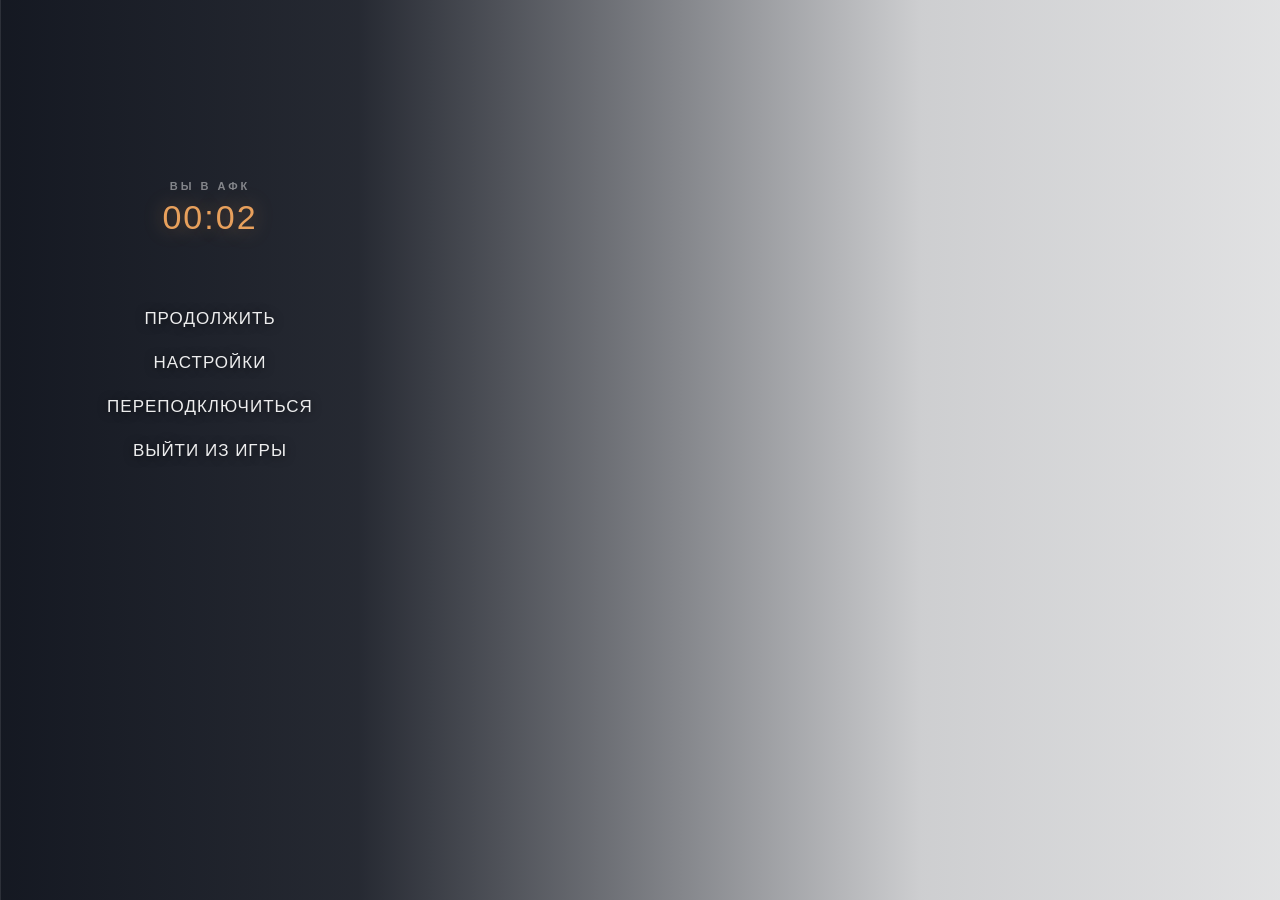
==== commit cc4f0c17: "Add files via upload" ====
--- a/esc/index.html
+++ b/esc/index.html
@@ -4,7 +4,7 @@
 <meta charset="UTF-8">
 <meta name="viewport" content="width=device-width, initial-scale=1.0">
 <title>ESC Menu</title>
-<link rel="stylesheet" href="style.css">
+<link rel="stylesheet" href="style.css?v=2">
 </head>
 <body>
 
@@ -174,6 +174,6 @@
 
 </div>
 
-<script src="script.js"></script>
+<script src="script.js?v=2"></script>
 </body>
 </html>
--- a/esc/style.css
+++ b/esc/style.css
@@ -12,7 +12,7 @@
 html,body{
   margin:0; padding:0; width:100%; height:100%;
   font-family:'Segoe UI', 'Inter', -apple-system, sans-serif;
-  background:transparent;
+  background:transparent !important;
   overflow:hidden;
 }
 
@@ -33,9 +33,8 @@
    прозрачности к правому краю, как на скриншоте). */
 .menu-root{
   position:absolute;
-  top:0; left:0; bottom:0;
-  width:420px;
-  max-width:38vw;
+  inset:0;
+  width:100%;
   display:flex;
   z-index:5;
   pointer-events:none;
@@ -44,16 +43,17 @@
 
 .glass-panel{
   position:absolute; inset:0;
+  /* Затемнение слева направо: видно, что ESC открыт, и закрывает чат/HUD слева.
+     blur (backdrop-filter) намеренно убран — в CEF он ломает прозрачность. */
   background:
-    linear-gradient(90deg, rgba(255,255,255,0.08) 0%, rgba(255,255,255,0.05) 55%, rgba(255,255,255,0) 100%);
-  backdrop-filter: blur(22px) saturate(160%);
-  -webkit-backdrop-filter: blur(22px) saturate(160%);
-  -webkit-mask-image: linear-gradient(90deg, #000 0%, #000 60%, transparent 100%);
-  mask-image: linear-gradient(90deg, #000 0%, #000 60%, transparent 100%);
-  box-shadow:
-    inset 1px 0 0 rgba(255,255,255,0.12),   /* тонкий блик по левому краю */
-    inset 0 1px 0 rgba(255,255,255,0.08);   /* тонкий блик сверху */
-  animation: panelIn .4s ease both;
+    linear-gradient(90deg,
+      rgba(8,12,22,0.95) 0%,
+      rgba(8,12,22,0.88) 28%,
+      rgba(8,12,22,0.58) 48%,
+      rgba(8,12,22,0.20) 72%,
+      rgba(8,12,22,0.12) 100%);
+  box-shadow: inset 1px 0 0 rgba(255,255,255,0.10);
+  animation: fadeIn .25s ease both;
 }
 
 @keyframes panelIn{
@@ -64,7 +64,8 @@
 /* ---------- AFK: по центру ширины панели, как на референсе ---------- */
 .afk-wrap{
   position:absolute;
-  top:70px; left:0; right:0;
+  top:20vh; left:0;
+  width:min(420px, 38vw);
   z-index:1;
   text-align:center;
   animation:fadeDown .5s ease .05s both;
@@ -91,18 +92,19 @@
 /* ---------- Список пунктов меню: по левому краю, в нижней трети ---------- */
 .menu-content{
   position:absolute;
-  left:32px; bottom:70px;
+  left:0; top:calc(20vh + 120px);
+  width:min(420px, 38vw);
   z-index:1;
   display:flex;
   flex-direction:column;
-  align-items:flex-start;
+  align-items:center;
 }
 
 .panel{
   display:flex;
   flex-direction:column;
-  align-items:flex-start;
-  gap:2px;
+  align-items:center;
+  gap:6px;
   animation:fadeUp .55s ease .08s both;
 }
 .menu-item{
@@ -116,14 +118,14 @@
   font-weight:500;
   letter-spacing:1px;
   padding:9px 0;
-  text-align:left;
+  text-align:center;
+  text-shadow:0 1px 10px rgba(0,0,0,0.6);
   transition:color .2s ease, letter-spacing .2s ease, padding-left .2s ease;
   text-transform:uppercase;
 }
 .menu-item:hover{
   color:var(--accent);
   letter-spacing:1.5px;
-  padding-left:8px;
 }
 .menu-item:active{ transform:scale(0.98); }
 .menu-item.danger:hover{ color:#ff5c5c; }
@@ -153,9 +155,7 @@
   height:100%;
   border-radius:28px;
   background:
-    linear-gradient(160deg, rgba(255,255,255,0.14) 0%, rgba(255,255,255,0.05) 40%, rgba(255,255,255,0.08) 100%);
-  backdrop-filter:blur(34px) saturate(180%);
-  -webkit-backdrop-filter:blur(34px) saturate(180%);
+    linear-gradient(160deg, rgba(26,32,46,0.97) 0%, rgba(14,18,28,0.97) 100%);
   box-shadow:
     inset 0 1.5px 0 rgba(255,255,255,0.55),
     inset 0 0 0 1px rgba(255,255,255,0.10),
